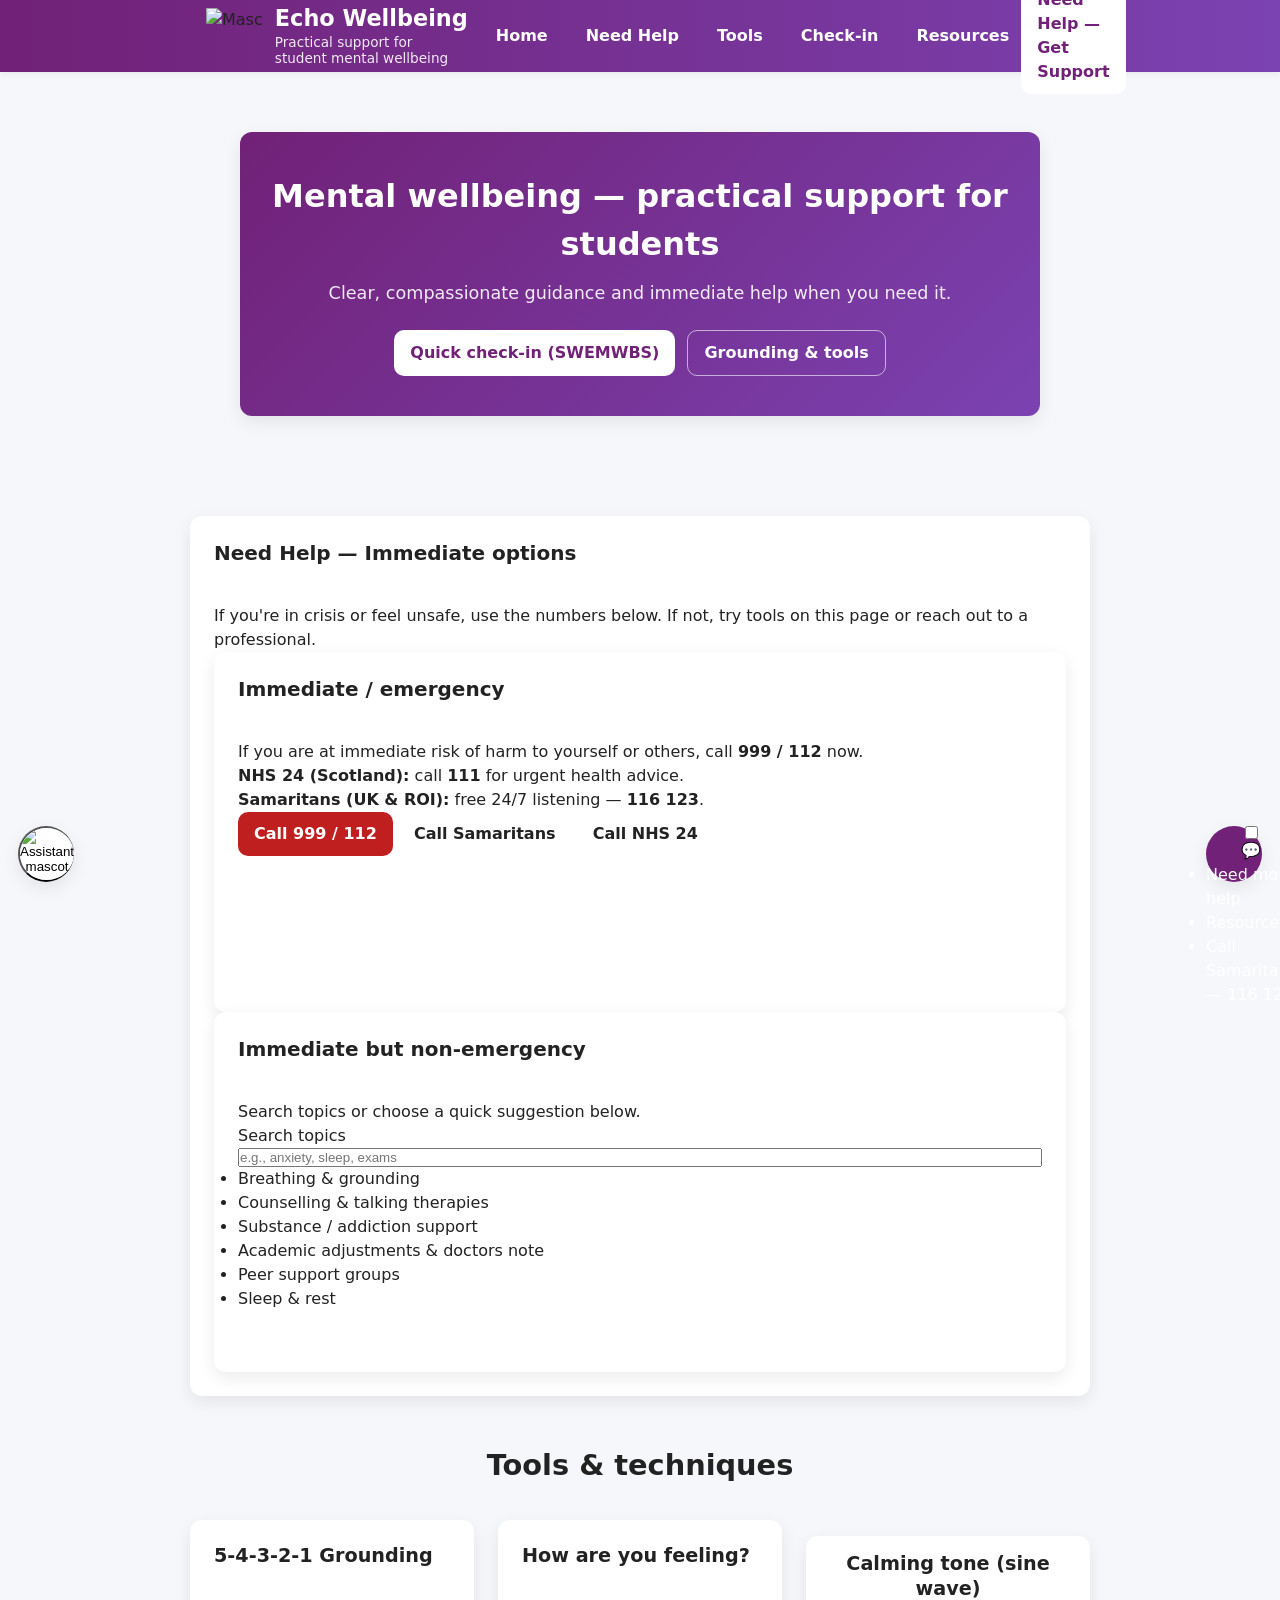
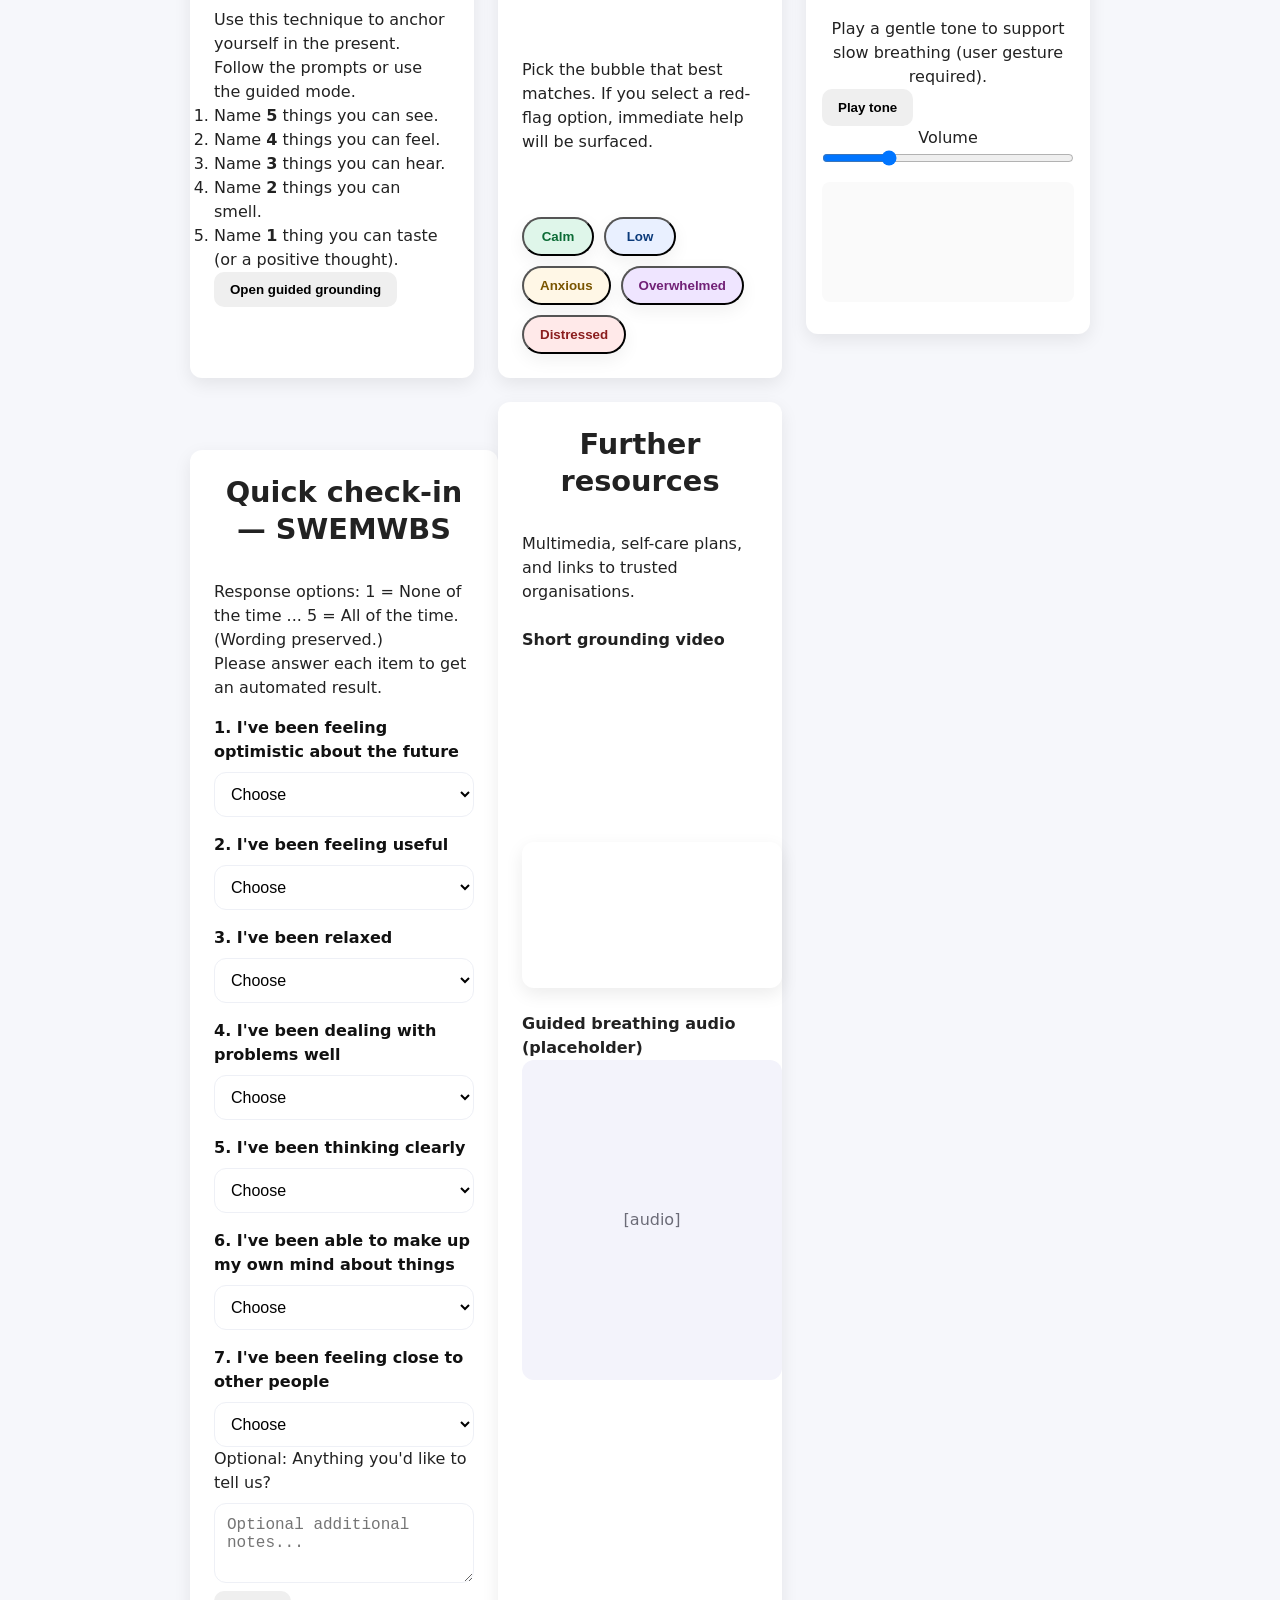
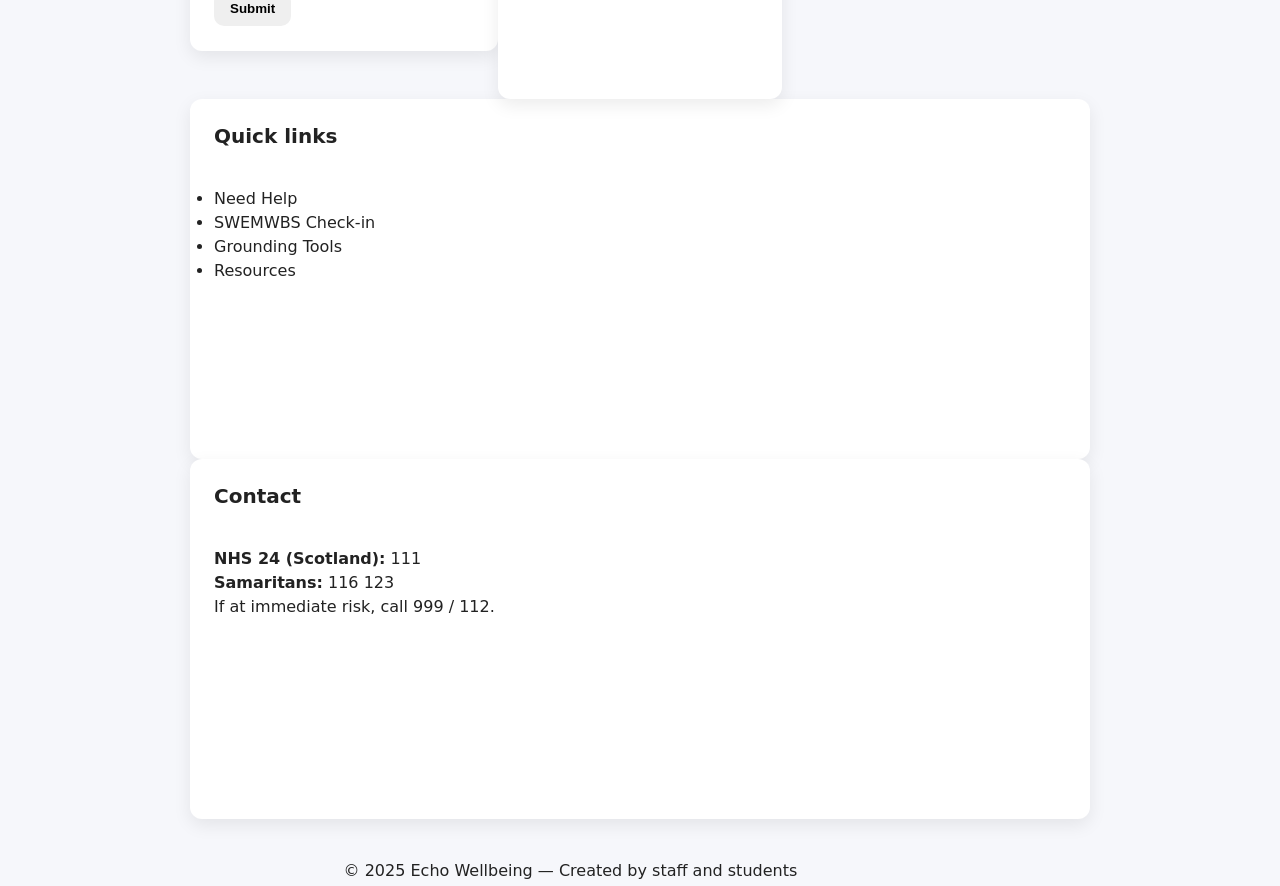
==== index.html @ 377cf8a9 "Update index.html" ====
<!doctype html>
<html lang="en">
<head>
  <meta charset="utf-8" />
  <meta name="viewport" content="width=device-width,initial-scale=1" />
  <title>Echo Wellbeing — Student Support Prototype</title>
  <link rel="stylesheet" href="styles.css" />
</head>
<body>
  <header class="site-header">
    <div class="container header-inner">
      <div class="brand">
        <img src="assets/mascot.png" alt="Mascot" class="mascot-small" />
        <div class="brand-text">
          <div class="title">Echo Wellbeing</div>
          <div class="subtitle">Practical support for student mental wellbeing</div>
        </div>
      </div>

      <button id="navToggle" class="hamburger" aria-label="Open navigation" aria-expanded="false">
        <span></span><span></span><span></span>
      </button>

      <nav class="main-nav" id="mainNav" aria-label="Main navigation">
        <ul>
          <li><a href="#home">Home</a></li>
          <li><a href="#need-help">Need Help</a></li>
          <li><a href="#tools">Tools</a></li>
          <li><a href="#swemwbs">Check-in</a></li>
          <li><a href="#resources">Resources</a></li>
        </ul>
      </nav>

      <div class="header-cta">
        <a href="#need-help" class="btn btn-cta">Need Help — Get Support</a>
      </div>
    </div>
  </header>

  <main>
    <!-- Hero -->
    <section id="home" class="hero">
      <div class="container hero-inner">
        <h1>Mental wellbeing — practical support for students</h1>
        <p class="lead">Clear, compassionate guidance and immediate help when you need it.</p>
        <div class="hero-actions">
          <a href="#swemwbs" class="btn">Quick check-in (SWEMWBS)</a>
          <a href="#tools" class="btn btn-outline">Grounding & tools</a>
        </div>
      </div>
    </section>

    <!-- Layout grid -->
    <section class="container layout-grid">
      <!-- Main column -->
      <div class="col main-col">

        <!-- Need Help -->
        <section id="need-help" class="card" aria-labelledby="needTitle">
          <h2 id="needTitle">Need Help — Immediate options</h2>
          <p class="muted">If you're in crisis or feel unsafe, use the numbers below. If not, try tools on this page or reach out to a professional.</p>

          <div class="urgent-row">
            <div class="card urgent">
              <h3>Immediate / emergency</h3>
              <p>If you are at immediate risk of harm to yourself or others, call <strong>999 / 112</strong> now.</p>
              <p><strong>NHS 24 (Scotland):</strong> call <strong>111</strong> for urgent health advice.</p>
              <p><strong>Samaritans (UK & ROI):</strong> free 24/7 listening — <strong>116 123</strong>.</p>

              <div class="cta-row">
                <a href="tel:999" class="btn btn-danger">Call 999 / 112</a>
                <a href="tel:116123" class="btn">Call Samaritans</a>
                <a href="tel:111" class="btn">Call NHS 24</a>
              </div>
            </div>

            <div class="card">
              <h3>Immediate but non-emergency</h3>
              <p class="muted">Search topics or choose a quick suggestion below.</p>
              <label for="helpSearch" class="search-label">Search topics</label>
              <input id="helpSearch" class="help-search" placeholder="e.g., anxiety, sleep, exams">
              <ul id="helpTopics" class="help-list" aria-live="polite">
                <li>Breathing & grounding</li>
                <li>Counselling & talking therapies</li>
                <li>Substance / addiction support</li>
                <li>Academic adjustments & doctors note</li>
                <li>Peer support groups</li>
                <li>Sleep & rest</li>
              </ul>
            </div>
          </div>
        </section>

        <!-- Tools & Techniques -->
       <section id="tools" class="tools-section">
        <h2 id="toolsTitle">Tools & techniques</h2>
        <div class="card-grid" aria-labelledby="toolsTitle">
            <!-- 5-4-3-2-1 Grounding Card -->
            <div class="card card-equal">
            <h3>5-4-3-2-1 Grounding</h3>
            <p>Use this technique to anchor yourself in the present. Follow the prompts or use the guided mode.</p>
            <ol class="compact-ol">
                <li>Name <strong>5</strong> things you can see.</li>
                <li>Name <strong>4</strong> things you can feel.</li>
                <li>Name <strong>3</strong> things you can hear.</li>
                <li>Name <strong>2</strong> things you can smell.</li>
                <li>Name <strong>1</strong> thing you can taste (or a positive thought).</li>
            </ol>
            <div class="tool-actions">
                <button id="openGuided" class="btn">Open guided grounding</button>
                <button id="quickPrompt" class="btn btn-outline">Quick prompt</button>
            </div>
            </div>

            <!-- How are you feeling Card -->
            <div class="card card-equal">
            <h3>How are you feeling?</h3>
            <p>Pick the bubble that best matches. If you select a red-flag option, immediate help will be surfaced.</p>
            <div class="bubbles" role="list" aria-label="Feeling options">
                <button class="bubble bubble--green" data-level="ok">Calm</button>
                <button class="bubble bubble--blue" data-level="low">Low</button>
                <button class="bubble bubble--amber" data-level="anxious">Anxious</button>
                <button class="bubble bubble--purple" data-level="confused">Overwhelmed</button>
                <button class="bubble bubble--red" data-level="distress">Distressed</button>
            </div>
            </div>



          

<section>
  <div class="card card-equal tone-card">
    <h3>Calming tone (sine wave)</h3>
    <p>Play a gentle tone to support slow breathing (user gesture required).</p>
    <div class="tool-actions">
      <button id="playTone" class="btn">Play tone</button>
      <button id="stopTone" class="btn btn-outline">Stop</button>
    </div>
    <label for="toneVolume" class="muted">Volume</label>
    <input id="toneVolume" type="range" min="0" max="1" step="0.01" value="0.25">

    <!-- Canvas for sine wave graphic -->
    <canvas id="sineCanvas" width="400" height="120"></canvas>
  </div>
</section>

<style>
  .tone-card {
    text-align: center;
    padding: 1em;
  }
  canvas {
    width: 100%;
    max-width: 400px;
    height: 120px;
    display: block;
    margin: 1em auto;
    background: #fafafa;
    border-radius: 8px;
  }
</style>

<script>
  const playBtn = document.getElementById('playTone');
  const stopBtn = document.getElementById('stopTone');
  const volumeControl = document.getElementById('toneVolume');
  const canvas = document.getElementById('sineCanvas');
  const ctx = canvas.getContext('2d');

  let audioCtx;
  let oscillator;
  let gainNode;
  let animationFrame;
  let startTime;
  let running = false;

  // Draw and animate sine wave
  function drawSine(time) {
    ctx.clearRect(0, 0, canvas.width, canvas.height);

    const amplitude = 30;
    const frequency = 0.01; // controls how many waves fit in canvas
    const speed = 0.002; // animation speed
    const centerY = canvas.height / 2;

    // Draw the sine wave line
    ctx.beginPath();
    ctx.moveTo(0, centerY);
    for (let x = 0; x < canvas.width; x++) {
      const y = centerY + amplitude * Math.sin((x * frequency) + (time * speed));
      ctx.lineTo(x, y);
    }
    ctx.strokeStyle = '#888';
    ctx.lineWidth = 2;
    ctx.stroke();

    // Circle following the wave
    const circleX = (time / 5) % canvas.width; // loops smoothly
    const circleY = centerY + amplitude * Math.sin((circleX * frequency) + (time * speed));

    ctx.beginPath();
    ctx.arc(circleX, circleY, 8, 0, Math.PI * 2);
    ctx.fillStyle = '#a259ff'; // purple
    ctx.fill();

    // Continue animation
    if (running) {
      animationFrame = requestAnimationFrame(drawSine);
    }
  }

  function startTone() {
    if (running) return;
    audioCtx = new (window.AudioContext || window.webkitAudioContext)();
    oscillator = audioCtx.createOscillator();
    gainNode = audioCtx.createGain();

    oscillator.type = 'sine';
    oscillator.frequency.value = 440; // A4
    gainNode.gain.value = volumeControl.value;

    oscillator.connect(gainNode).connect(audioCtx.destination);
    oscillator.start();

    running = true;
    startTime = performance.now();
    drawSine(startTime);
  }

  function stopTone() {
    if (!running) return;
    oscillator.stop();
    oscillator.disconnect();
    gainNode.disconnect();
    cancelAnimationFrame(animationFrame);
    running = false;
    ctx.clearRect(0, 0, canvas.width, canvas.height);
  }

  playBtn.addEventListener('click', startTone);
  stopBtn.addEventListener('click', stopTone);

  volumeControl.addEventListener('input', () => {
    if (gainNode) {
      gainNode.gain.value = volumeControl.value;
    }
  });
</script>


        <!-- SWEMWBS -->
        <section id="swemwbs" class="card" aria-labelledby="swTitle">
          <h2 id="swTitle">Quick check-in — SWEMWBS</h2>
          <p class="muted">Response options: 1 = None of the time ... 5 = All of the time. (Wording preserved.)</p>

          <form id="swemForm" class="swem-form" aria-describedby="swNote">
            <div id="swNote" class="sr-only">Please answer each item to get an automated result.</div>
            <div class="qgrid">
              <label class="q">
                1. I've been feeling optimistic about the future
                <select name="q1" required><option value="">Choose</option><option value="1">1</option><option value="2">2</option><option value="3">3</option><option value="4">4</option><option value="5">5</option></select>
              </label>
              <label class="q">
                2. I've been feeling useful
                <select name="q2" required><option value="">Choose</option><option value="1">1</option><option value="2">2</option><option value="3">3</option><option value="4">4</option><option value="5">5</option></select>
              </label>
              <label class="q">
                3. I've been relaxed
                <select name="q3" required><option value="">Choose</option><option value="1">1</option><option value="2">2</option><option value="3">3</option><option value="4">4</option><option value="5">5</option></select>
              </label>
              <label class="q">
                4. I've been dealing with problems well
                <select name="q4" required><option value="">Choose</option><option value="1">1</option><option value="2">2</option><option value="3">3</option><option value="4">4</option><option value="5">5</option></select>
              </label>
              <label class="q">
                5. I've been thinking clearly
                <select name="q5" required><option value="">Choose</option><option value="1">1</option><option value="2">2</option><option value="3">3</option><option value="4">4</option><option value="5">5</option></select>
              </label>
              <label class="q">
                6. I've been able to make up my own mind about things
                <select name="q6" required><option value="">Choose</option><option value="1">1</option><option value="2">2</option><option value="3">3</option><option value="4">4</option><option value="5">5</option></select>
              </label>
              <label class="q">
                7. I've been feeling close to other people
                <select name="q7" required><option value="">Choose</option><option value="1">1</option><option value="2">2</option><option value="3">3</option><option value="4">4</option><option value="5">5</option></select>
              </label>
            </div>

            <label class="optional">
              Optional: Anything you'd like to tell us?
              <textarea name="comment" rows="3" placeholder="Optional additional notes..."></textarea>
            </label>

            <div class="form-actions">
              <button type="submit" class="btn">Submit</button>
              <button type="button" id="swReset" class="btn btn-outline">Reset</button>
            </div>

            <div id="swResult" class="sw-result" aria-live="polite" hidden></div>
          </form>
        </section>

        <!-- Resources -->
        <section id="resources" class="card" aria-labelledby="resTitle">
          <h2 id="resTitle">Further resources</h2>
          <p class="muted">Multimedia, self-care plans, and links to trusted organisations.</p>
          <div class="media-grid">
            <div class="media-card card-equal">
              <h4>Short grounding video</h4>
               <div class="media-wrapper">
                 <iframe
                  src="https://www.youtube.com/embed/q_L_DiqoRn4?si=IZrFqlUZCeyvumL9"
                  title="Grounding technique video"
                  frameborder="0"
                  allow="accelerometer; autoplay; clipboard-write; encrypted-media; gyroscope; picture-in-picture"
                  allowfullscreen>
                </iframe>
               </div>
              </div>

            <div class="media-card card-equal">
              <h4>Guided breathing audio (placeholder)</h4>
              <div class="media-placeholder">[audio]</div>
            </div>
          </div>
        </section>
      </div>

      <!-- Sidebar -->
      <aside class="col side-col">
        <div class="card sticky-card">
          <h3>Quick links</h3>
          <ul class="quick-links">
            <li><a href="#need-help">Need Help</a></li>
            <li><a href="#swemwbs">SWEMWBS Check-in</a></li>
            <li><a href="#tools">Grounding Tools</a></li>
            <li><a href="#resources">Resources</a></li>
          </ul>
        </div>

        <div class="card">
          <h3>Contact</h3>
          <p><strong>NHS 24 (Scotland):</strong> 111</p>
          <p><strong>Samaritans:</strong> 116 123</p>
          <p class="muted">If at immediate risk, call 999 / 112.</p>
        </div>
      </aside>
    </section>
  </main>

  <!-- Floating help FAB -->
  <div class="help-fab">
    <input type="checkbox" id="helpToggle" class="help-fab__checkbox" />
    <label for="helpToggle" class="help-fab__button" aria-label="Open help menu">💬</label>
    <div class="help-fab__menu" role="menu" aria-hidden="true">
      <ul>
        <li><a href="#need-help" class="help-link">Need more help</a></li>
        <li><a href="#resources" class="help-link">Resources</a></li>
        <li><a href="tel:116123" class="help-link">Call Samaritans — 116 123</a></li>
      </ul>
    </div>
  </div>

  <!-- Floating mascot -->
  <button id="mascotAssist" class="mascot-fab" aria-label="Assistant">
    <img src="assets/mascot.png" alt="Assistant mascot" />
  </button>

  <!-- Red flag modal -->
  <div id="redModal" class="modal" aria-hidden="true" role="dialog" aria-labelledby="redTitle">
    <div class="modal-inner">
      <h3 id="redTitle">Immediate Support Recommended</h3>
      <p>Based on your responses, it could help to reach out for support. If you are at immediate risk, call <strong>999 / 112</strong> now.</p>
      <ul>
        <li><strong>Samaritans:</strong> 116 123</li>
        <li><strong>NHS 24 (Scotland):</strong> 111</li>
      </ul>
      <div class="modal-actions">
        <a href="tel:999" class="btn btn-danger">Call Emergency</a>
        <a href="tel:116123" class="btn">Call Samaritans</a>
        <button id="closeRed" class="btn btn-outline">Close</button>
      </div>
    </div>
  </div>

  <footer class="site-footer">
    <div class="container">
      <p>&copy; 2025 Echo Wellbeing — Created by staff and students</p>
    </div>
  </footer>

  <script src="script.js"></script>
</body>
</html>
---- styles.css ----
/* ===========================
   Variables
=========================== */
:root {
  --primary: #712177;
  --primary-dark: #7b42b1;
  --bg: #f6f7fb;
  --card-bg: #fff;
  --muted: #6b6b77;
  --gap: 12%;
  --radius: 12px;
  --shadow: 0 6px 18px rgba(0,0,0,0.08);
  --container: 900px;
  --fab-size: 56px;
  --header-height: 72px;
}

/* ===========================
   Reset & Base
=========================== */
* { box-sizing: border-box; margin: 0; padding: 0; }
html, body { height: 100%; font-family: system-ui, -apple-system, "Segoe UI", Roboto, Arial, sans-serif; }
body { background: var(--bg); color: #222; font-size: 16px; line-height: 1.5; -webkit-font-smoothing: antialiased; -moz-osx-font-smoothing: grayscale; }
a { text-decoration: none; color: inherit; }

/* ===========================
   Container
=========================== */
.container { max-width: var(--container); margin: 0 auto; padding: 0 var(--gap); }

/* ===========================
   Header
=========================== */
.site-header {
  background: linear-gradient(90deg, var(--primary), var(--primary-dark));
  position: sticky;
  top: 0;
  z-index: 1000;
  box-shadow: 0 2px 6px rgba(0,0,0,0.06);
  height: var(--header-height);
}
.header-inner {
  display: flex;
  align-items: center;
  justify-content: space-between;
  padding: 0 16px;
  height: 100%;
}
.brand { display: flex; align-items: center; gap: 12px; white-space: nowrap;}
.brand-text { display: flex; flex-direction: column; justify-content: center; line-height: 1.2;}
.brand-text .title { font-weight: 800; color: #fff; font-size: 1.4rem; margin-bottom: 2px;}
.brand-text .subtitle { font-size: 0.85rem; color: rgba(255,255,255,0.9); white-space: normal;}

/* Hamburger */
.hamburger {
  display: none;
  flex-direction: column;
  justify-content: space-between;
  width: 22px;
  height: 16px;
  background: transparent;
  border: 0;
  cursor: pointer;
}
.hamburger span { height: 2px; background: #fff; border-radius: 1px; display: block; }

/* Navigation */
.main-nav { margin-left: 16px; }
.main-nav ul {
  list-style: none;
  display: flex;
  gap: 14px;
  align-items: center;
  margin: 0;
  padding: 0;
}
.main-nav a {
  display: flex;
  align-items: center;
  justify-content: center;
  padding: 8px 12px;
  font-weight: 700;
  color: #fff;
  border-radius: 8px;
  white-space: nowrap;
}
.main-nav a:hover, .main-nav a:focus { background: rgba(255,255,255,0.08); }

.mascot-small {
  height: calc(var(--header-height) - 16px);
  width: auto;
  object-fit: contain;
  display: block;
}

/* Header CTA */
.header-cta { margin-left: auto; }
.btn { padding: 10px 16px; border-radius: 10px; font-weight: 700; cursor: pointer; border: 0; display: inline-flex; align-items: center; gap: 8px; }
.btn-cta { background: #fff; color: var(--primary); }
.btn-outline { background: transparent; color: #fff; border: 1px solid rgba(255,255,255,0.6); }
.btn-danger { background: #bf1f1f; color: #fff; }

/* ===========================
   Hero Section — Pop Card
=========================== */
.hero {
  padding: 60px 0;
  text-align: center;
}
.hero-inner {
  max-width: 800px;
  margin: 0 auto;
  padding: 40px 24px;
  border-radius: var(--radius);
  background: linear-gradient(135deg, var(--primary), var(--primary-dark));
  color: #fff;
  box-shadow: var(--shadow);
}
.hero h1 {
  font-size: 2rem;
  font-weight: 800;
  margin-bottom: 12px;
}
.hero .lead {
  font-size: 1.1rem;
  color: rgba(255,255,255,0.9);
  margin-bottom: 24px;
}
.hero-actions { display: flex; justify-content: center; gap: 12px; flex-wrap: wrap; }
.hero-actions a.btn { background: #fff; color: var(--primary); font-weight: 700; }
.hero-actions a.btn-outline { background: transparent; color: #fff; border: 1px solid rgba(255,255,255,0.6); }

/* ===========================
   Layout Grid
=========================== */
.layout-grid { display: grid; grid-template-columns: 1fr; gap: 48px; padding: 40px 0; }

/* ===========================
   Card Styles
=========================== */
.card {
  background: var(--card-bg);
  border-radius: var(--radius);
  box-shadow: var(--shadow);
  padding: 24px;
  display: flex;
  flex-direction: column;
  justify-content: flex-start;
  min-height: 360px;
}
.card h2, .card h3 {
  margin-bottom: 16px;
  font-size: 1.25rem;
  line-height: 1.3;
  min-height: 3rem;
}

/* ===========================
   Tools Section
=========================== */
.tools-section { margin-top: 48px; }
.tools-section h2 {
  font-size: 1.8rem;
  font-weight: 800;
  text-align: center;
  margin-bottom: 32px;
}
.card-grid {
  display: grid;
  grid-template-columns: repeat(auto-fit, minmax(260px, 1fr));
  gap: 24px;
  align-items: stretch;
}
.card-equal { display: flex; flex-direction: column; justify-content: space-between; min-height: 360px; }
.card-equal h3 { margin-bottom: 16px; font-size: 1.2rem; min-height: 3rem; }
.tool-actions { display: flex; gap: 10px; flex-wrap: wrap; margin-top: auto; }

/* Small gap above Calming Tone */
.tone-card { margin-top: 16px; }

/* ===========================
   Feeling Bubbles
=========================== */
.bubbles { display: flex; gap: 10px; flex-wrap: wrap; margin-top: 12px; }
.bubble { padding: 10px 16px; border-radius: 999px; font-weight: 700; cursor: pointer; min-width: 72px; text-align: center; box-shadow: 0 6px 18px rgba(0,0,0,0.06); }
.bubble--green { background: #dff6ea; color: #0b6b35; }
.bubble--blue { background: #e9f0ff; color: #0b3a7a; }
.bubble--amber { background: #fff7e6; color: #7a5500; }
.bubble--purple { background: #efe5ff; color: var(--primary); }
.bubble--red { background: #ffe9e9; color: #8b1f1f; }

/* ===========================
   SWEMWBS Section
=========================== */
#swemwbs {
  max-width: 700px;
  margin: 48px auto;
  padding: 24px;
  border-radius: var(--radius);
  background: var(--card-bg);
  box-shadow: var(--shadow);
}
.swem-form .qgrid {
  display: grid;
  grid-template-columns: repeat(auto-fit, minmax(260px, 1fr));
  gap: 16px;
  margin-top: 16px;
}
.q { display: flex; flex-direction: column; gap: 8px; font-weight: 700; color: #111; }
.q select, .optional textarea { padding: 12px; border-radius: var(--radius); border: 1px solid #eef0f6; background: #fff; font-size: 1rem; }
.optional textarea { width: 100%; margin-top: 8px; }

/* ===========================
   Media Grid
=========================== */
.media-grid {
  display: grid;
  grid-template-columns: repeat(auto-fit, minmax(260px, 1fr));
  gap: 24px;
  margin-top: 24px;
}
.media-placeholder {
  height: 320px;
  background: #f3f3fb;
  border-radius: var(--radius);
  display: grid;
  place-items: center;
  color: var(--muted);
}

.media-wrapper {
  position: relative;
  padding-bottom: 56.25%; /* 16:9 aspect ratio */
  height: 0;
  overflow: hidden;
  border-radius: var(--radius);
  box-shadow: var(--shadow);
}

.media-wrapper iframe {
  position: absolute;
  top: 0;
  left: 0;
  width: 100%;
  height: 100%;
  border: 0;
}

/* ===========================
   Floating FABs
=========================== */
.help-fab, .mascot-fab { position: fixed; z-index: 1200; width: var(--fab-size); height: var(--fab-size); border-radius: 50%; cursor: pointer; box-shadow: var(--shadow); display: grid; place-items: center; }
.help-fab { right: 18px; bottom: 18px; background: var(--primary); color: #fff; }
.mascot-fab { left: 18px; bottom: 18px; background: transparent; padding: 0; }
.mascot-fab img { width: 100%; height: 100%; object-fit: contain; border-radius: 50%; background: #fff; }

/* ===========================
   Modal
=========================== */
.modal {
  position: fixed;
  inset: 0;
  display: grid;
  place-items: center;
  background: rgba(0,0,0,0.45);
  padding: 18px;
  z-index: 1300;
}
.modal-inner {
  background: #fff;
  padding: 24px;
  border-radius: var(--radius);
  max-width: 520px;
  width: 100%;
  box-shadow: var(--shadow);
}
.modal[aria-hidden="true"] { display: none; }

/* ===========================
   Responsive
=========================== */
@media (max-width:1024px) {
  .card-grid { grid-template-columns: repeat(auto-fit, minmax(220px, 1fr)); }
  .swem-form .qgrid { grid-template-columns: 1fr; }
  .media-grid { grid-template-columns: 1fr; }
}
@media (max-width:720px) {
  .main-nav { display: none; }
  .hamburger { display: flex; }
  .hero-inner { padding: 32px 16px; }
}
@media (max-width:420px) {
  body { font-size: 15px; }
  .hero-inner { padding: 24px 12px; }
  .help-fab, .mascot-fab { width: 48px; height: 48px; }
}
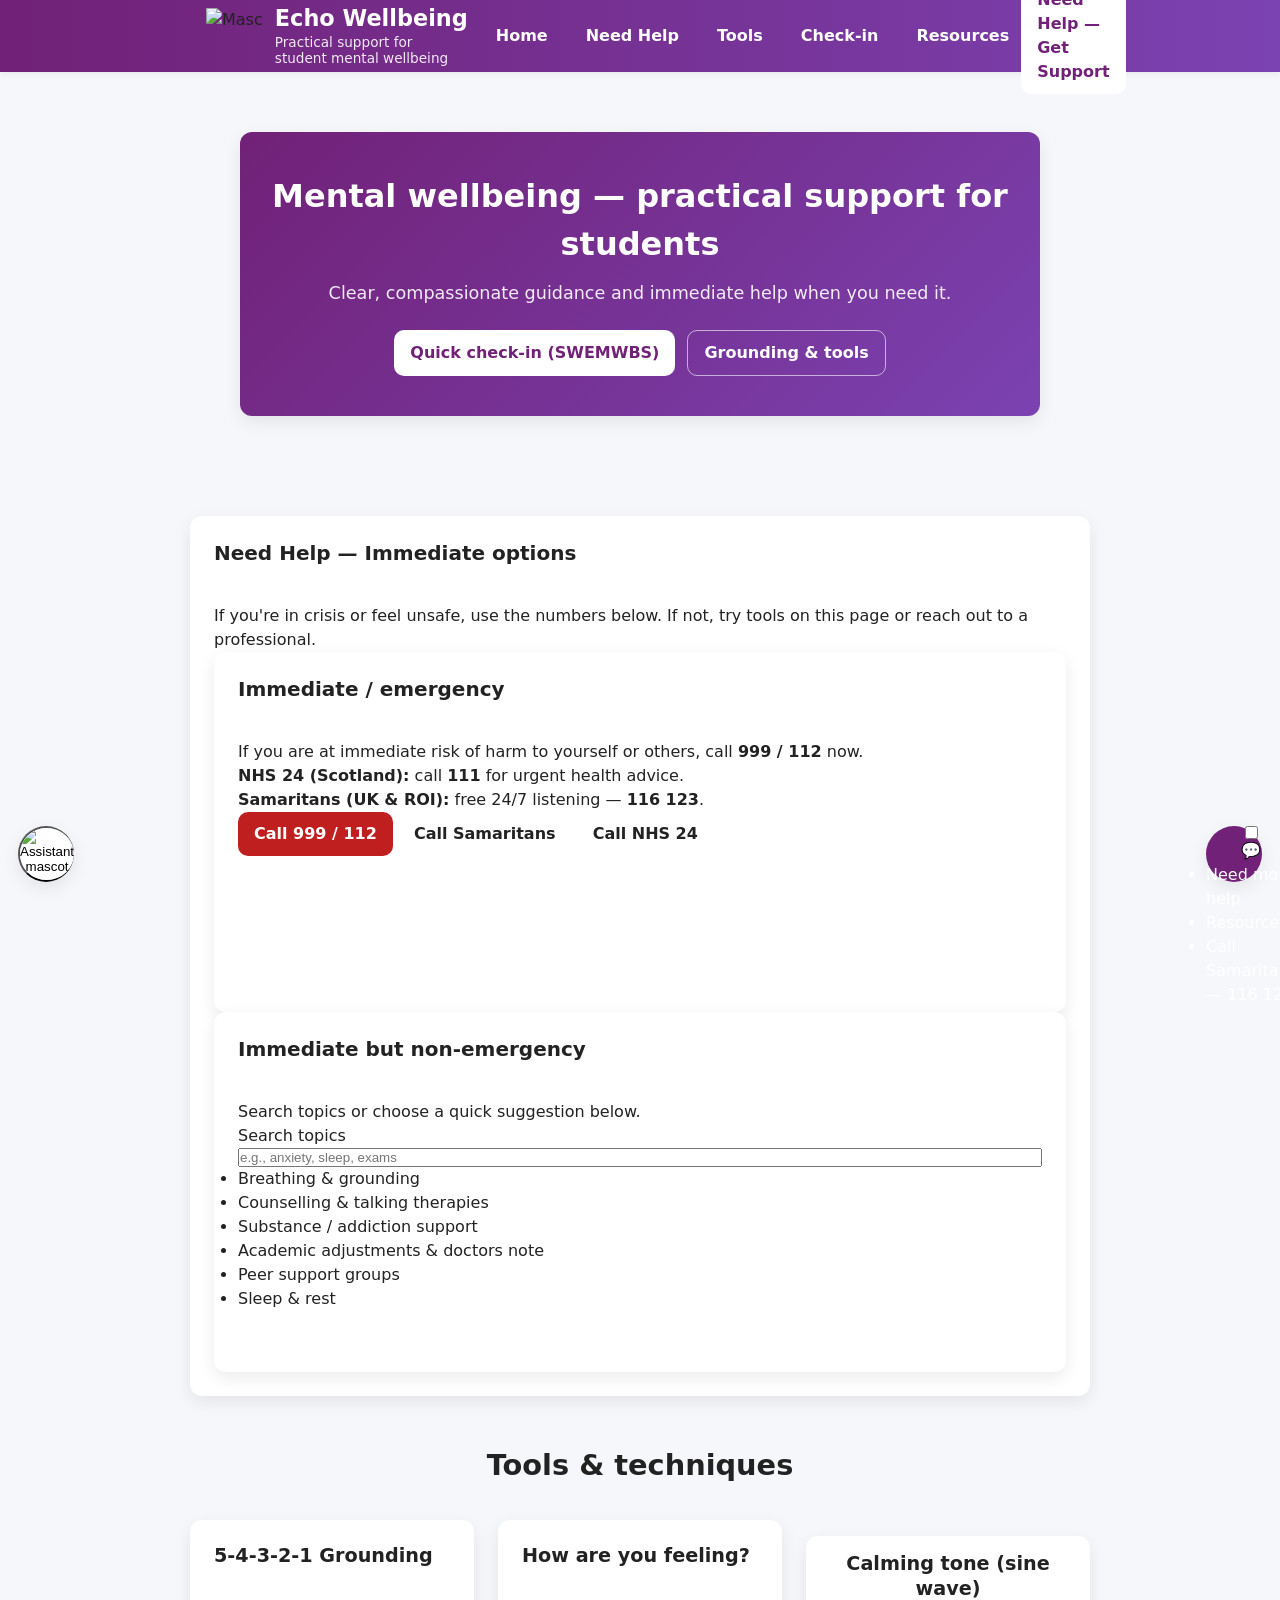
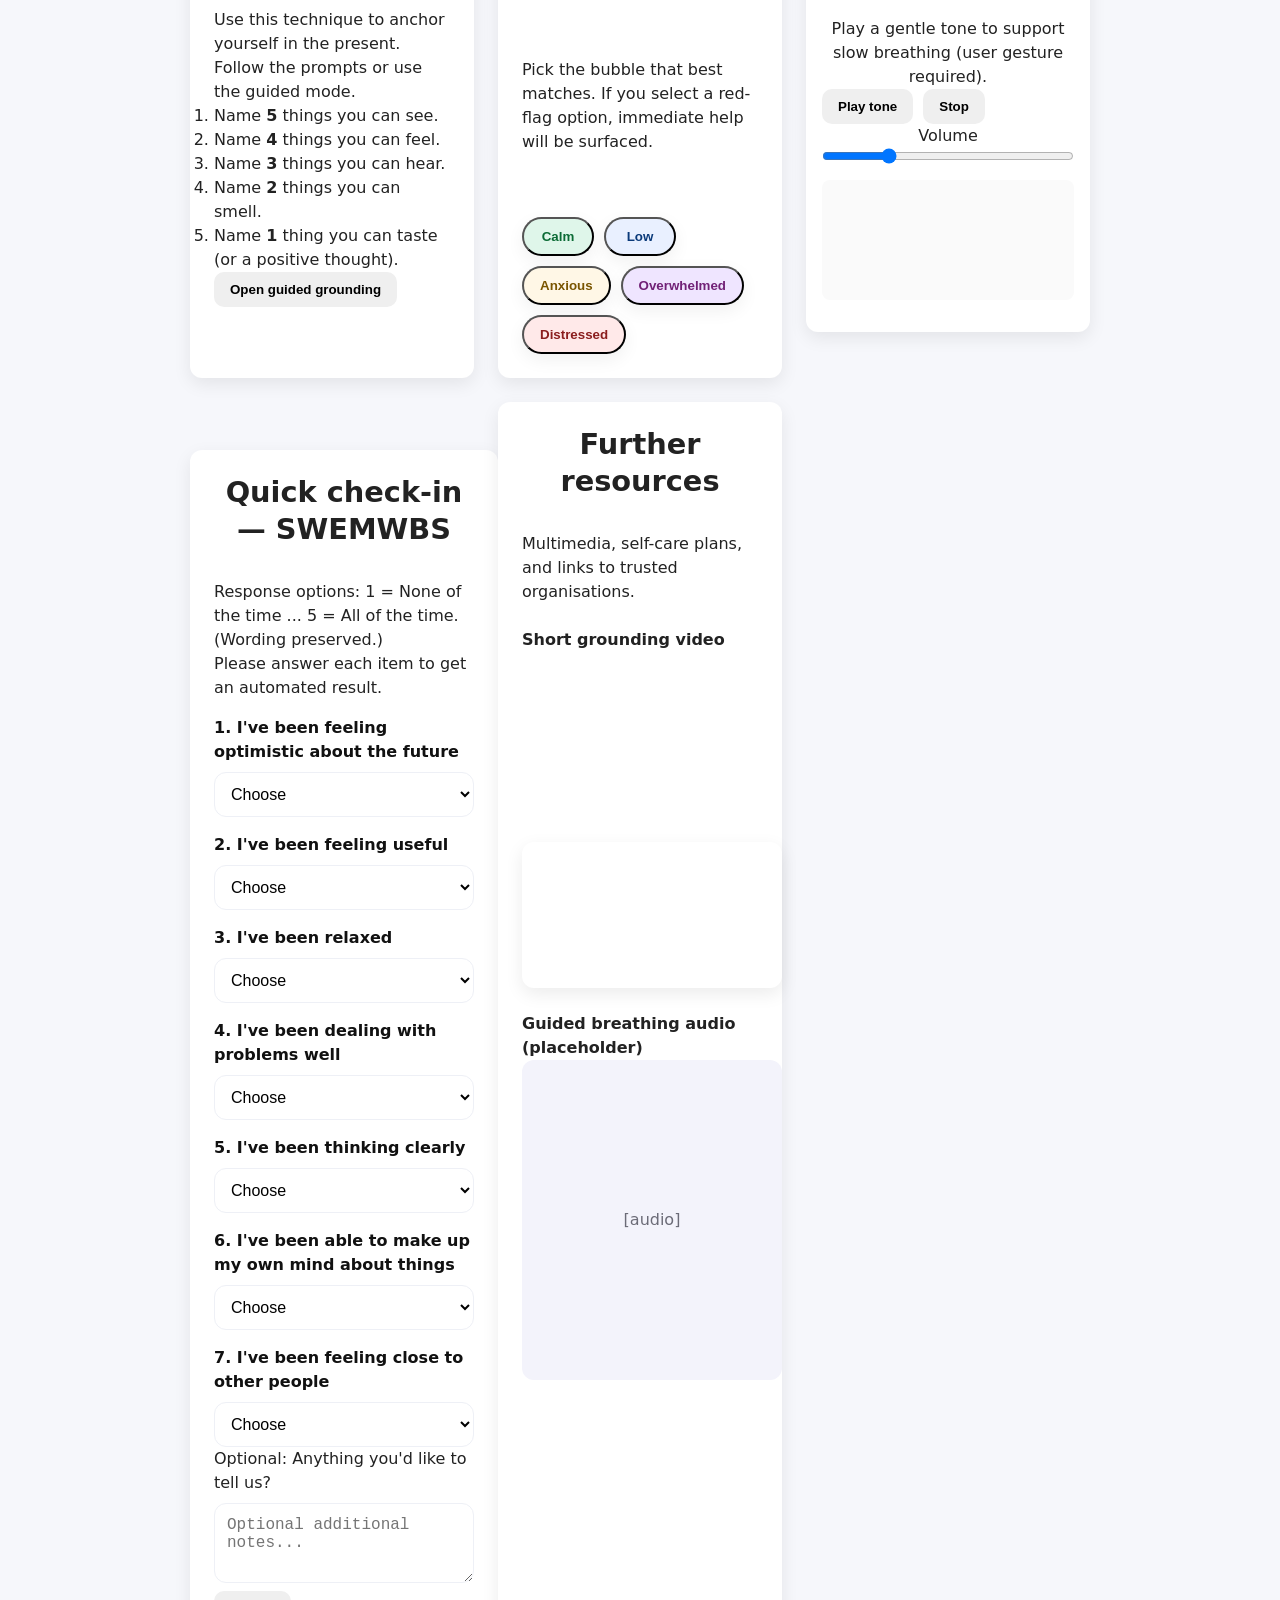
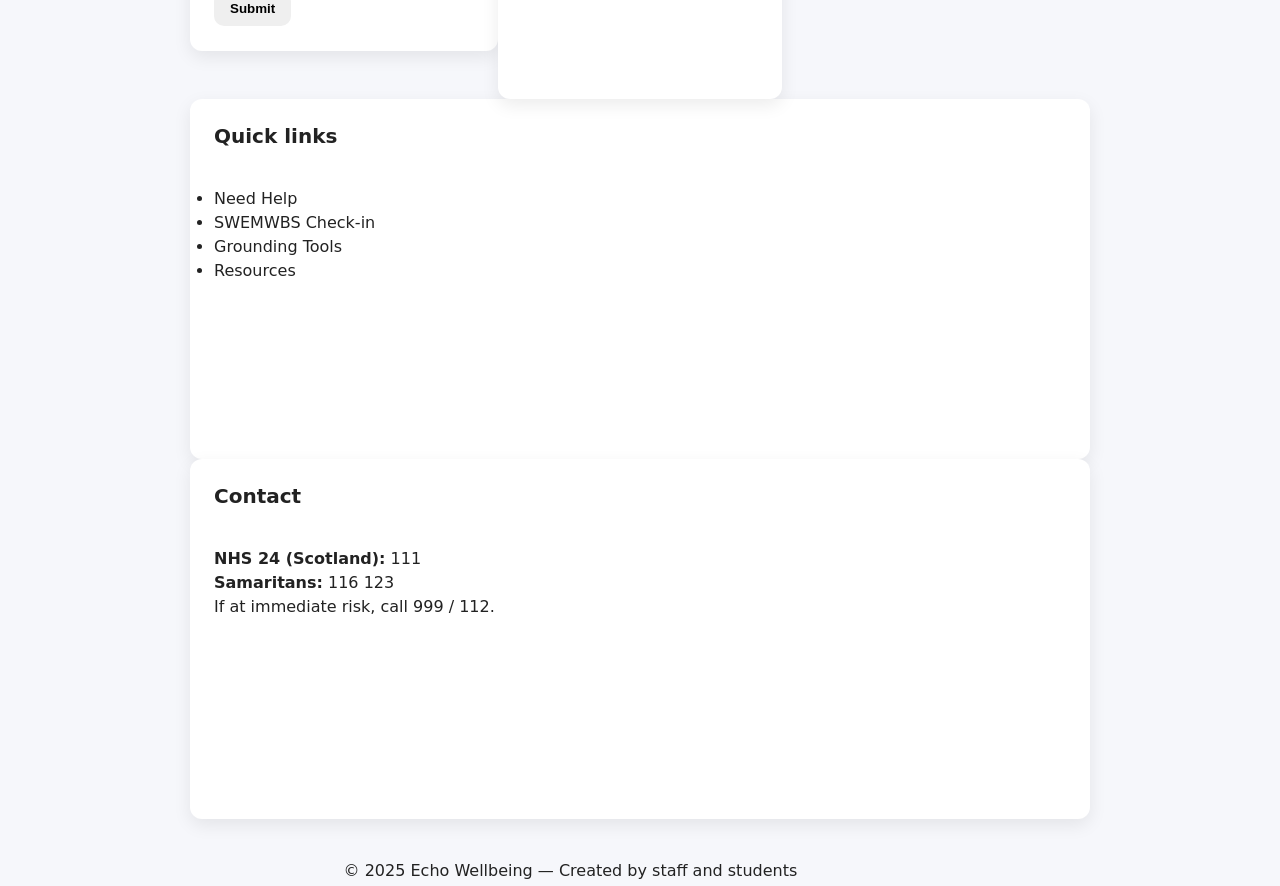
==== commit dd2f5312: "Update index.html" ====
--- a/index.html
+++ b/index.html
@@ -135,7 +135,7 @@
     <p>Play a gentle tone to support slow breathing (user gesture required).</p>
     <div class="tool-actions">
       <button id="playTone" class="btn">Play tone</button>
-      <button id="stopTone" class="btn btn-outline">Stop</button>
+      <button id="stopTone" class="btn">Stop</button>
     </div>
     <label for="toneVolume" class="muted">Volume</label>
     <input id="toneVolume" type="range" min="0" max="1" step="0.01" value="0.25">
@@ -394,3 +394,4 @@
 </body>
 </html>
 
+
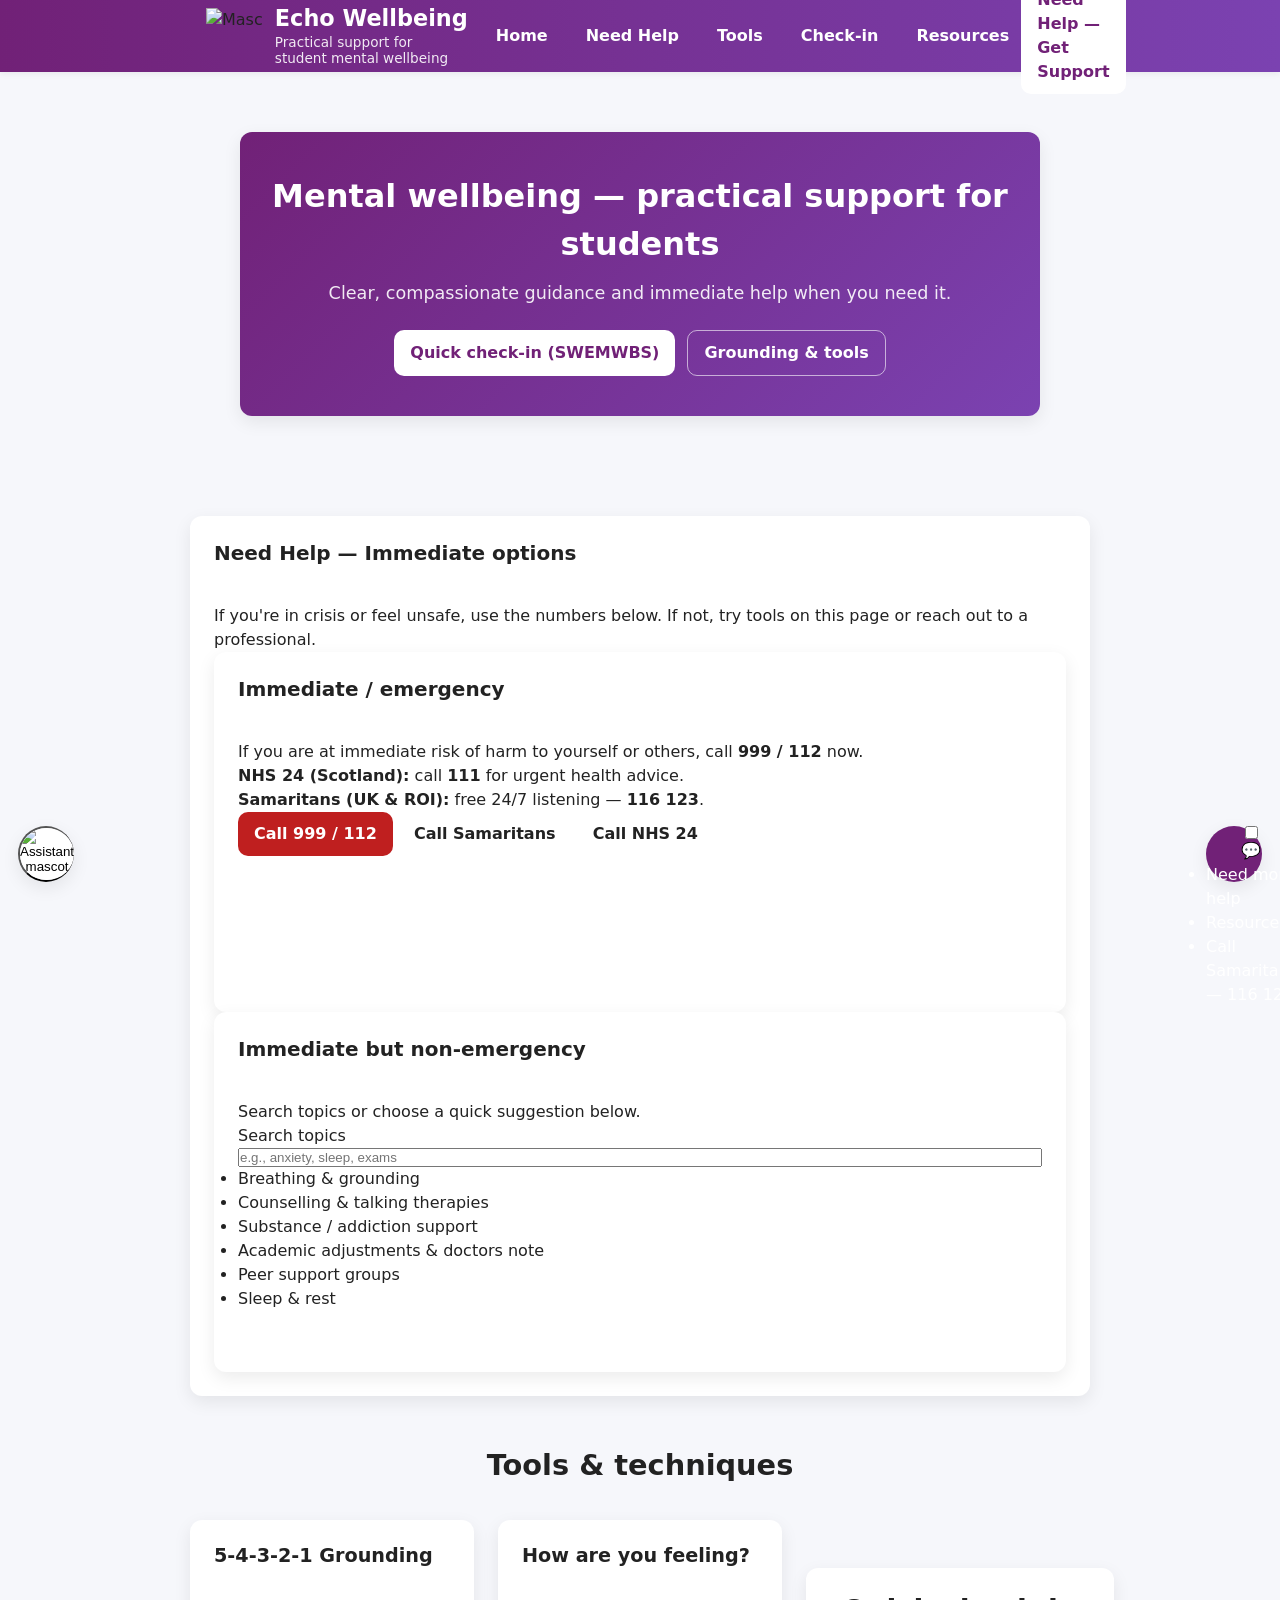
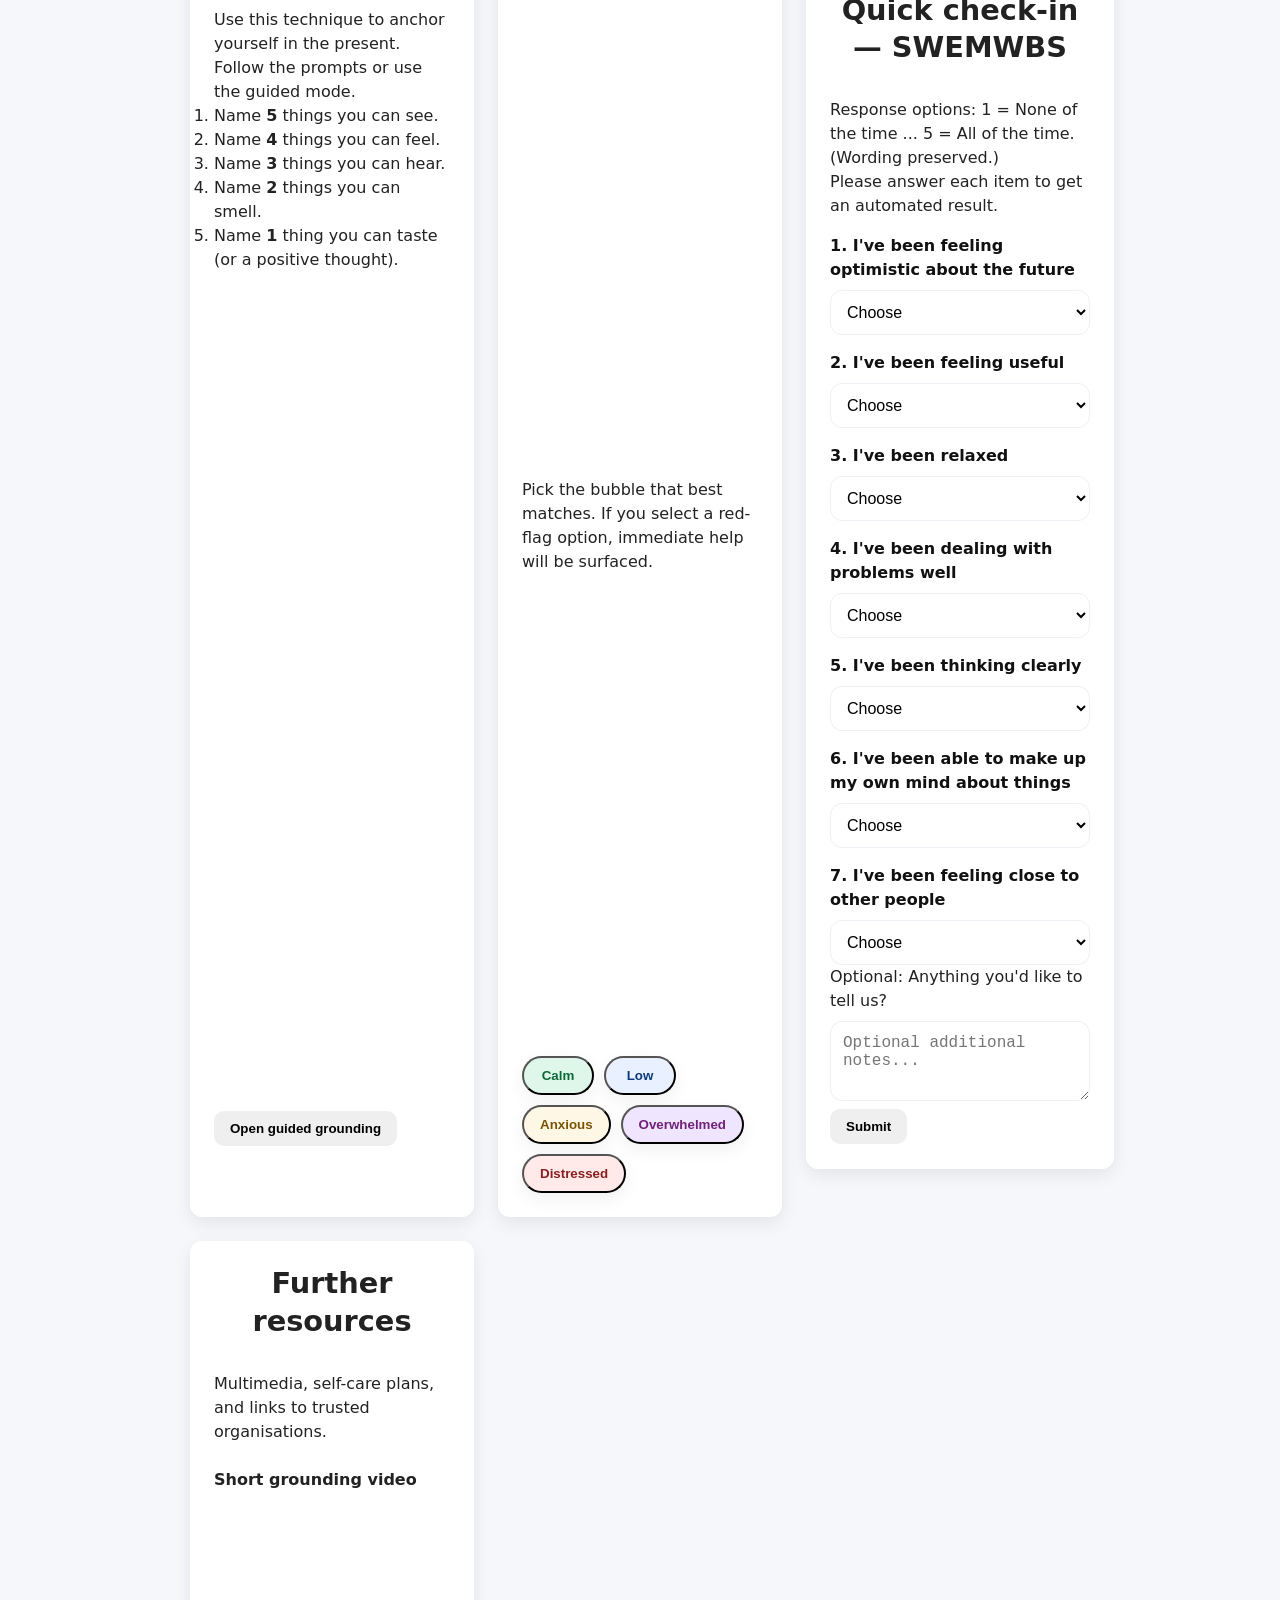
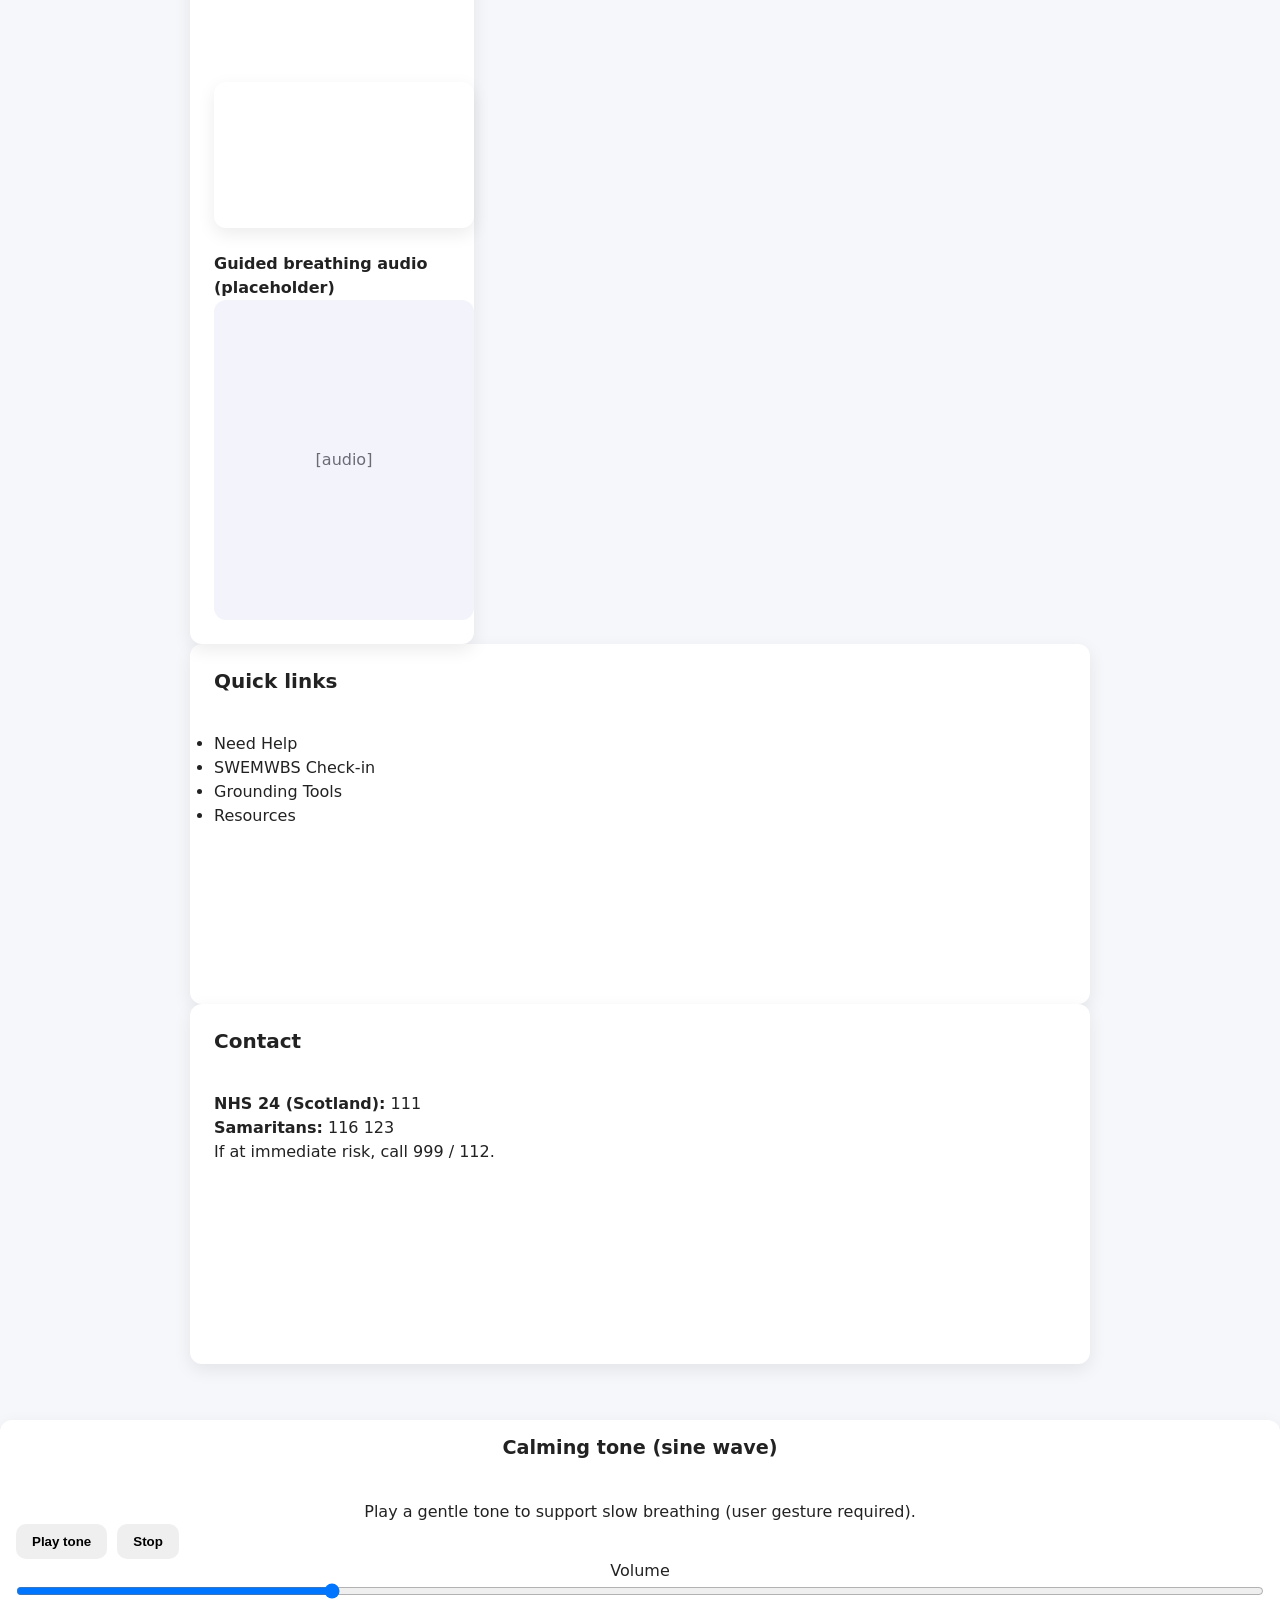
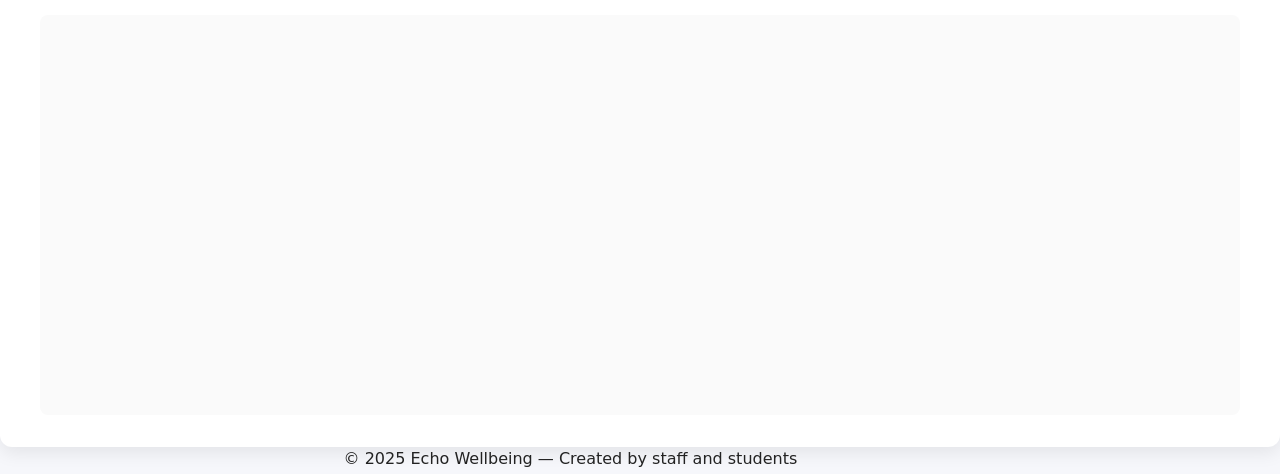
==== commit fa170652: "Update index.html" ====
--- a/index.html
+++ b/index.html
@@ -127,128 +127,6 @@
 
 
 
-          
-
-<section>
-  <div class="card card-equal tone-card">
-    <h3>Calming tone (sine wave)</h3>
-    <p>Play a gentle tone to support slow breathing (user gesture required).</p>
-    <div class="tool-actions">
-      <button id="playTone" class="btn">Play tone</button>
-      <button id="stopTone" class="btn">Stop</button>
-    </div>
-    <label for="toneVolume" class="muted">Volume</label>
-    <input id="toneVolume" type="range" min="0" max="1" step="0.01" value="0.25">
-
-    <!-- Canvas for sine wave graphic -->
-    <canvas id="sineCanvas" width="400" height="120"></canvas>
-  </div>
-</section>
-
-<style>
-  .tone-card {
-    text-align: center;
-    padding: 1em;
-  }
-  canvas {
-    width: 100%;
-    max-width: 400px;
-    height: 120px;
-    display: block;
-    margin: 1em auto;
-    background: #fafafa;
-    border-radius: 8px;
-  }
-</style>
-
-<script>
-  const playBtn = document.getElementById('playTone');
-  const stopBtn = document.getElementById('stopTone');
-  const volumeControl = document.getElementById('toneVolume');
-  const canvas = document.getElementById('sineCanvas');
-  const ctx = canvas.getContext('2d');
-
-  let audioCtx;
-  let oscillator;
-  let gainNode;
-  let animationFrame;
-  let startTime;
-  let running = false;
-
-  // Draw and animate sine wave
-  function drawSine(time) {
-    ctx.clearRect(0, 0, canvas.width, canvas.height);
-
-    const amplitude = 30;
-    const frequency = 0.01; // controls how many waves fit in canvas
-    const speed = 0.002; // animation speed
-    const centerY = canvas.height / 2;
-
-    // Draw the sine wave line
-    ctx.beginPath();
-    ctx.moveTo(0, centerY);
-    for (let x = 0; x < canvas.width; x++) {
-      const y = centerY + amplitude * Math.sin((x * frequency) + (time * speed));
-      ctx.lineTo(x, y);
-    }
-    ctx.strokeStyle = '#888';
-    ctx.lineWidth = 2;
-    ctx.stroke();
-
-    // Circle following the wave
-    const circleX = (time / 5) % canvas.width; // loops smoothly
-    const circleY = centerY + amplitude * Math.sin((circleX * frequency) + (time * speed));
-
-    ctx.beginPath();
-    ctx.arc(circleX, circleY, 8, 0, Math.PI * 2);
-    ctx.fillStyle = '#a259ff'; // purple
-    ctx.fill();
-
-    // Continue animation
-    if (running) {
-      animationFrame = requestAnimationFrame(drawSine);
-    }
-  }
-
-  function startTone() {
-    if (running) return;
-    audioCtx = new (window.AudioContext || window.webkitAudioContext)();
-    oscillator = audioCtx.createOscillator();
-    gainNode = audioCtx.createGain();
-
-    oscillator.type = 'sine';
-    oscillator.frequency.value = 440; // A4
-    gainNode.gain.value = volumeControl.value;
-
-    oscillator.connect(gainNode).connect(audioCtx.destination);
-    oscillator.start();
-
-    running = true;
-    startTime = performance.now();
-    drawSine(startTime);
-  }
-
-  function stopTone() {
-    if (!running) return;
-    oscillator.stop();
-    oscillator.disconnect();
-    gainNode.disconnect();
-    cancelAnimationFrame(animationFrame);
-    running = false;
-    ctx.clearRect(0, 0, canvas.width, canvas.height);
-  }
-
-  playBtn.addEventListener('click', startTone);
-  stopBtn.addEventListener('click', stopTone);
-
-  volumeControl.addEventListener('input', () => {
-    if (gainNode) {
-      gainNode.gain.value = volumeControl.value;
-    }
-  });
-</script>
-
-
         <!-- SWEMWBS -->
         <section id="swemwbs" class="card" aria-labelledby="swTitle">
           <h2 id="swTitle">Quick check-in — SWEMWBS</h2>
@@ -384,6 +262,130 @@
     </div>
   </div>
 
+        
+
+
+          
+
+<section>
+  <div class="card card-equal tone-card">
+    <h3>Calming tone (sine wave)</h3>
+    <p>Play a gentle tone to support slow breathing (user gesture required).</p>
+    <div class="tool-actions">
+      <button id="playTone" class="btn">Play tone</button>
+      <button id="stopTone" class="btn">Stop</button>
+    </div>
+    <label for="toneVolume" class="muted">Volume</label>
+    <input id="toneVolume" type="range" min="0" max="1" step="0.01" value="0.25">
+
+    <!-- Canvas for sine wave graphic -->
+    <canvas id="sineCanvas" width="1200" height="400"></canvas>
+  </div>
+</section>
+
+<style>
+  .tone-card {
+    text-align: center;
+    padding: 1em;
+  }
+  canvas {
+    width: 100%;
+    max-width: 1200px;
+    height: 400px;
+    display: block;
+    margin: 1em auto;
+    background: #fafafa;
+    border-radius: 8px;
+  }
+</style>
+
+<script>
+  const playBtn = document.getElementById('playTone');
+  const stopBtn = document.getElementById('stopTone');
+  const volumeControl = document.getElementById('toneVolume');
+  const canvas = document.getElementById('sineCanvas');
+  const ctx = canvas.getContext('2d');
+
+  let audioCtx;
+  let oscillator;
+  let gainNode;
+  let animationFrame;
+  let startTime;
+  let running = false;
+
+  // Draw and animate sine wave
+  function drawSine(time) {
+    ctx.clearRect(0, 0, canvas.width, canvas.height);
+
+    const amplitude = 30;
+    const frequency = 0.01; // controls how many waves fit in canvas
+    const speed = 0.002; // animation speed
+    const centerY = canvas.height / 2;
+
+    // Draw the sine wave line
+    ctx.beginPath();
+    ctx.moveTo(0, centerY);
+    for (let x = 0; x < canvas.width; x++) {
+      const y = centerY + amplitude * Math.sin((x * frequency) + (time * speed));
+      ctx.lineTo(x, y);
+    }
+    ctx.strokeStyle = '#888';
+    ctx.lineWidth = 2;
+    ctx.stroke();
+
+    // Circle following the wave
+    const circleX = (time / 5) % canvas.width; // loops smoothly
+    const circleY = centerY + amplitude * Math.sin((circleX * frequency) + (time * speed));
+
+    ctx.beginPath();
+    ctx.arc(circleX, circleY, 8, 0, Math.PI * 2);
+    ctx.fillStyle = '#a259ff'; // purple
+    ctx.fill();
+
+    // Continue animation
+    if (running) {
+      animationFrame = requestAnimationFrame(drawSine);
+    }
+  }
+
+  function startTone() {
+    if (running) return;
+    audioCtx = new (window.AudioContext || window.webkitAudioContext)();
+    oscillator = audioCtx.createOscillator();
+    gainNode = audioCtx.createGain();
+
+    oscillator.type = 'sine';
+    oscillator.frequency.value = 440; // A4
+    gainNode.gain.value = volumeControl.value;
+
+    oscillator.connect(gainNode).connect(audioCtx.destination);
+    oscillator.start();
+
+    running = true;
+    startTime = performance.now();
+    drawSine(startTime);
+  }
+
+  function stopTone() {
+    if (!running) return;
+    oscillator.stop();
+    oscillator.disconnect();
+    gainNode.disconnect();
+    cancelAnimationFrame(animationFrame);
+    running = false;
+    ctx.clearRect(0, 0, canvas.width, canvas.height);
+  }
+
+  playBtn.addEventListener('click', startTone);
+  stopBtn.addEventListener('click', stopTone);
+
+  volumeControl.addEventListener('input', () => {
+    if (gainNode) {
+      gainNode.gain.value = volumeControl.value;
+    }
+  });
+</script>
+
   <footer class="site-footer">
     <div class="container">
       <p>&copy; 2025 Echo Wellbeing — Created by staff and students</p>
@@ -395,3 +397,4 @@
 </html>
 
 
+
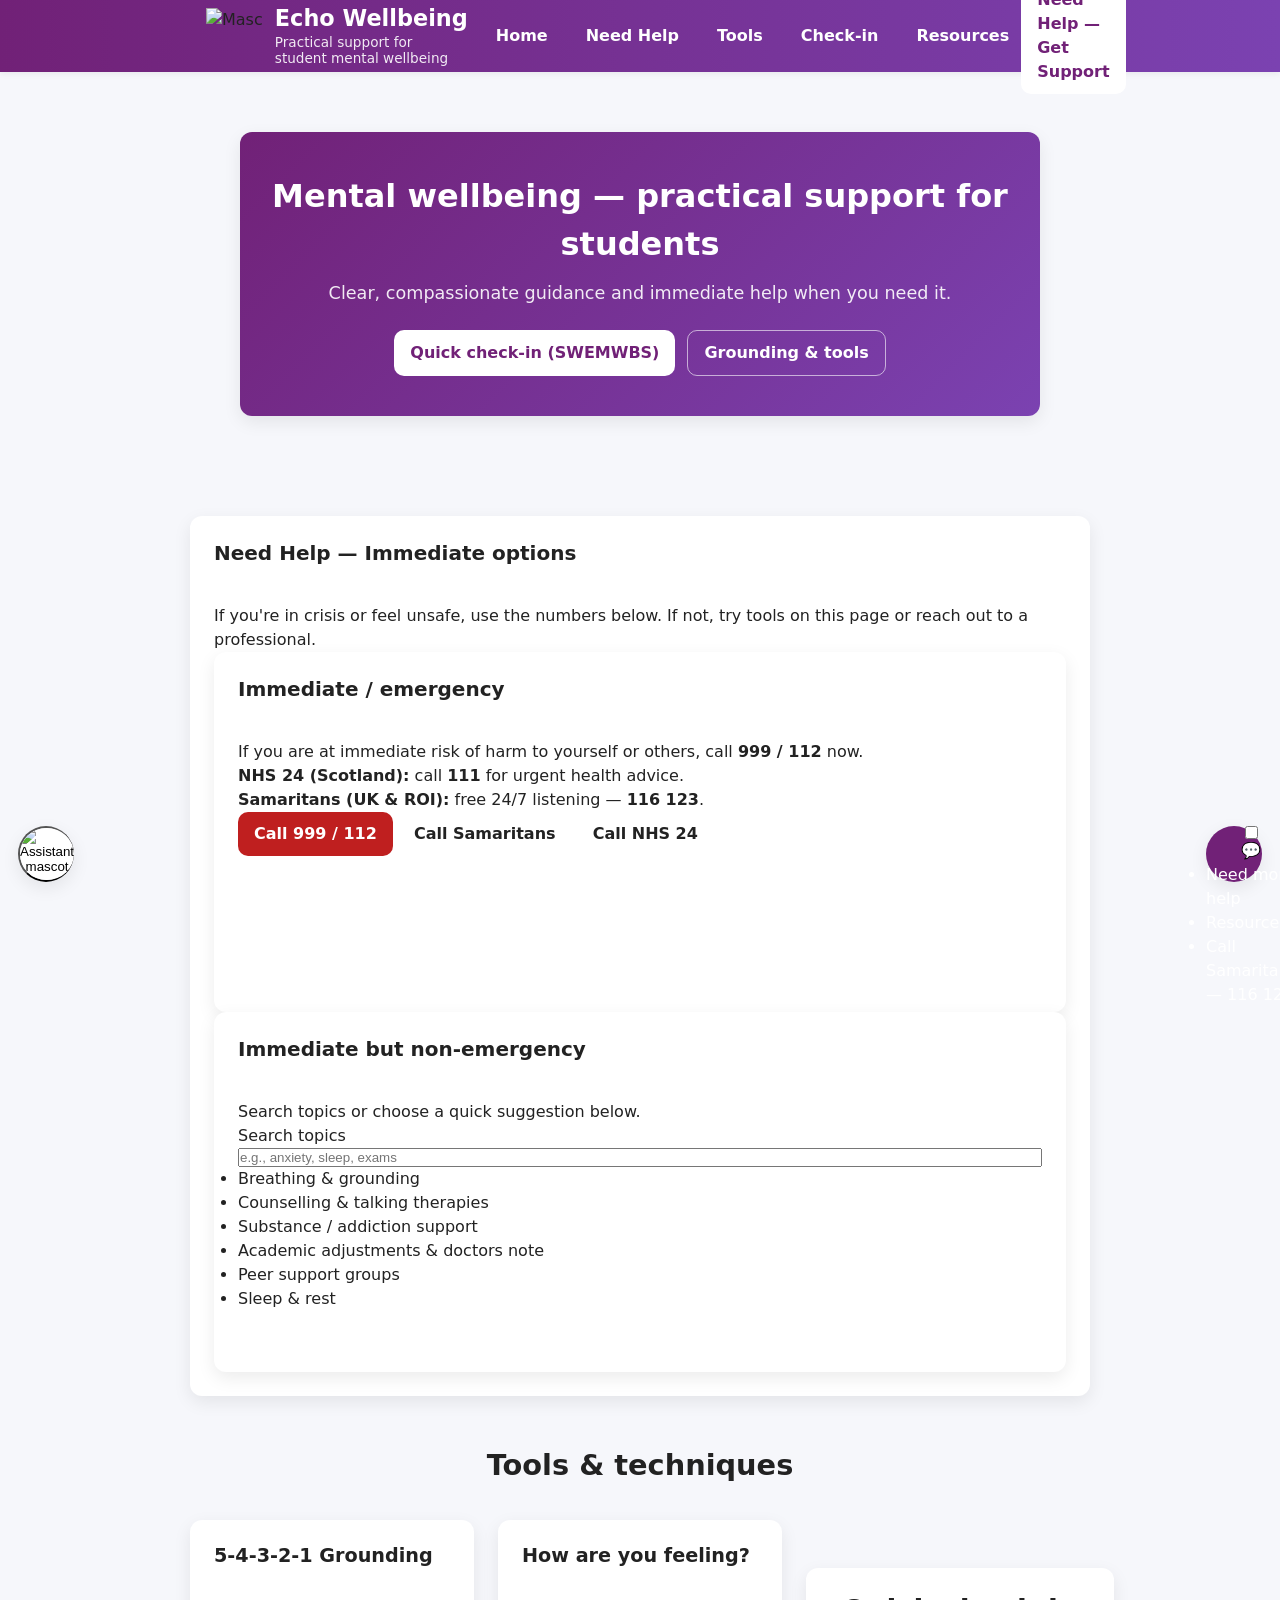
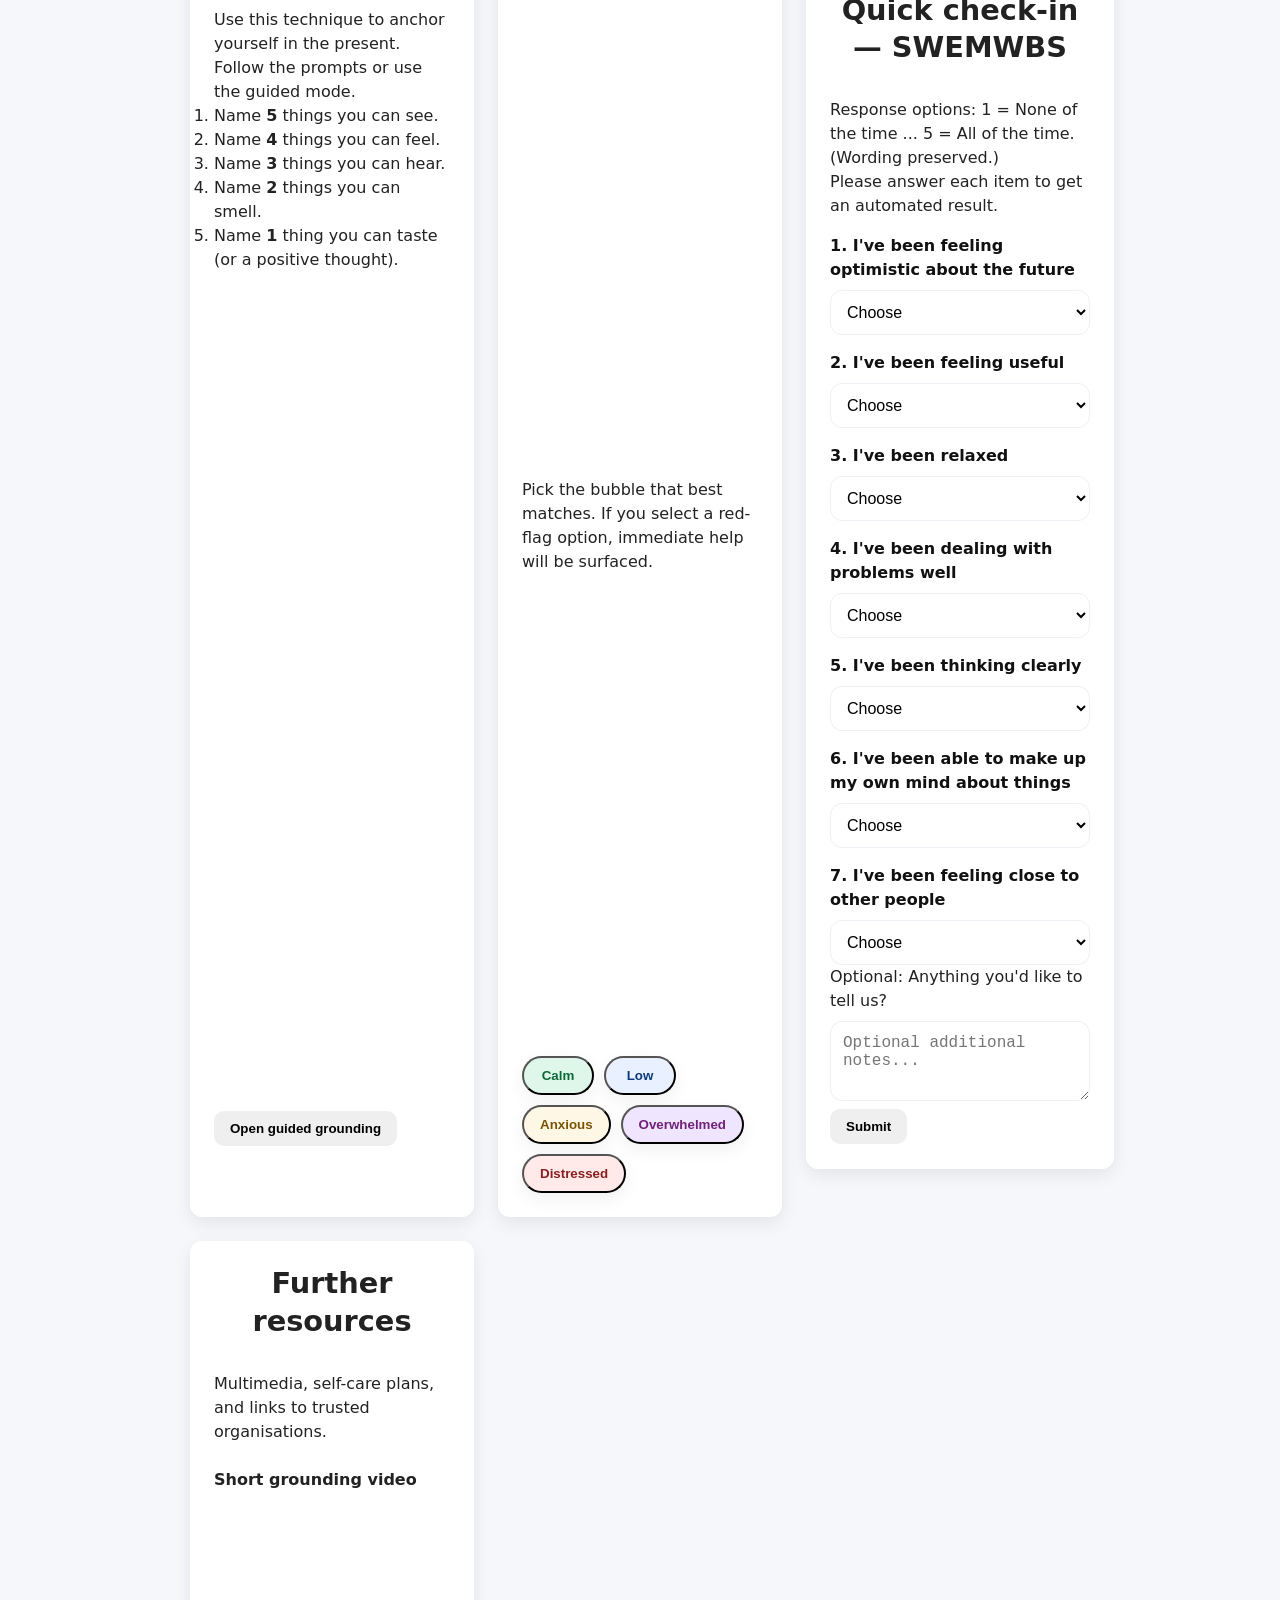
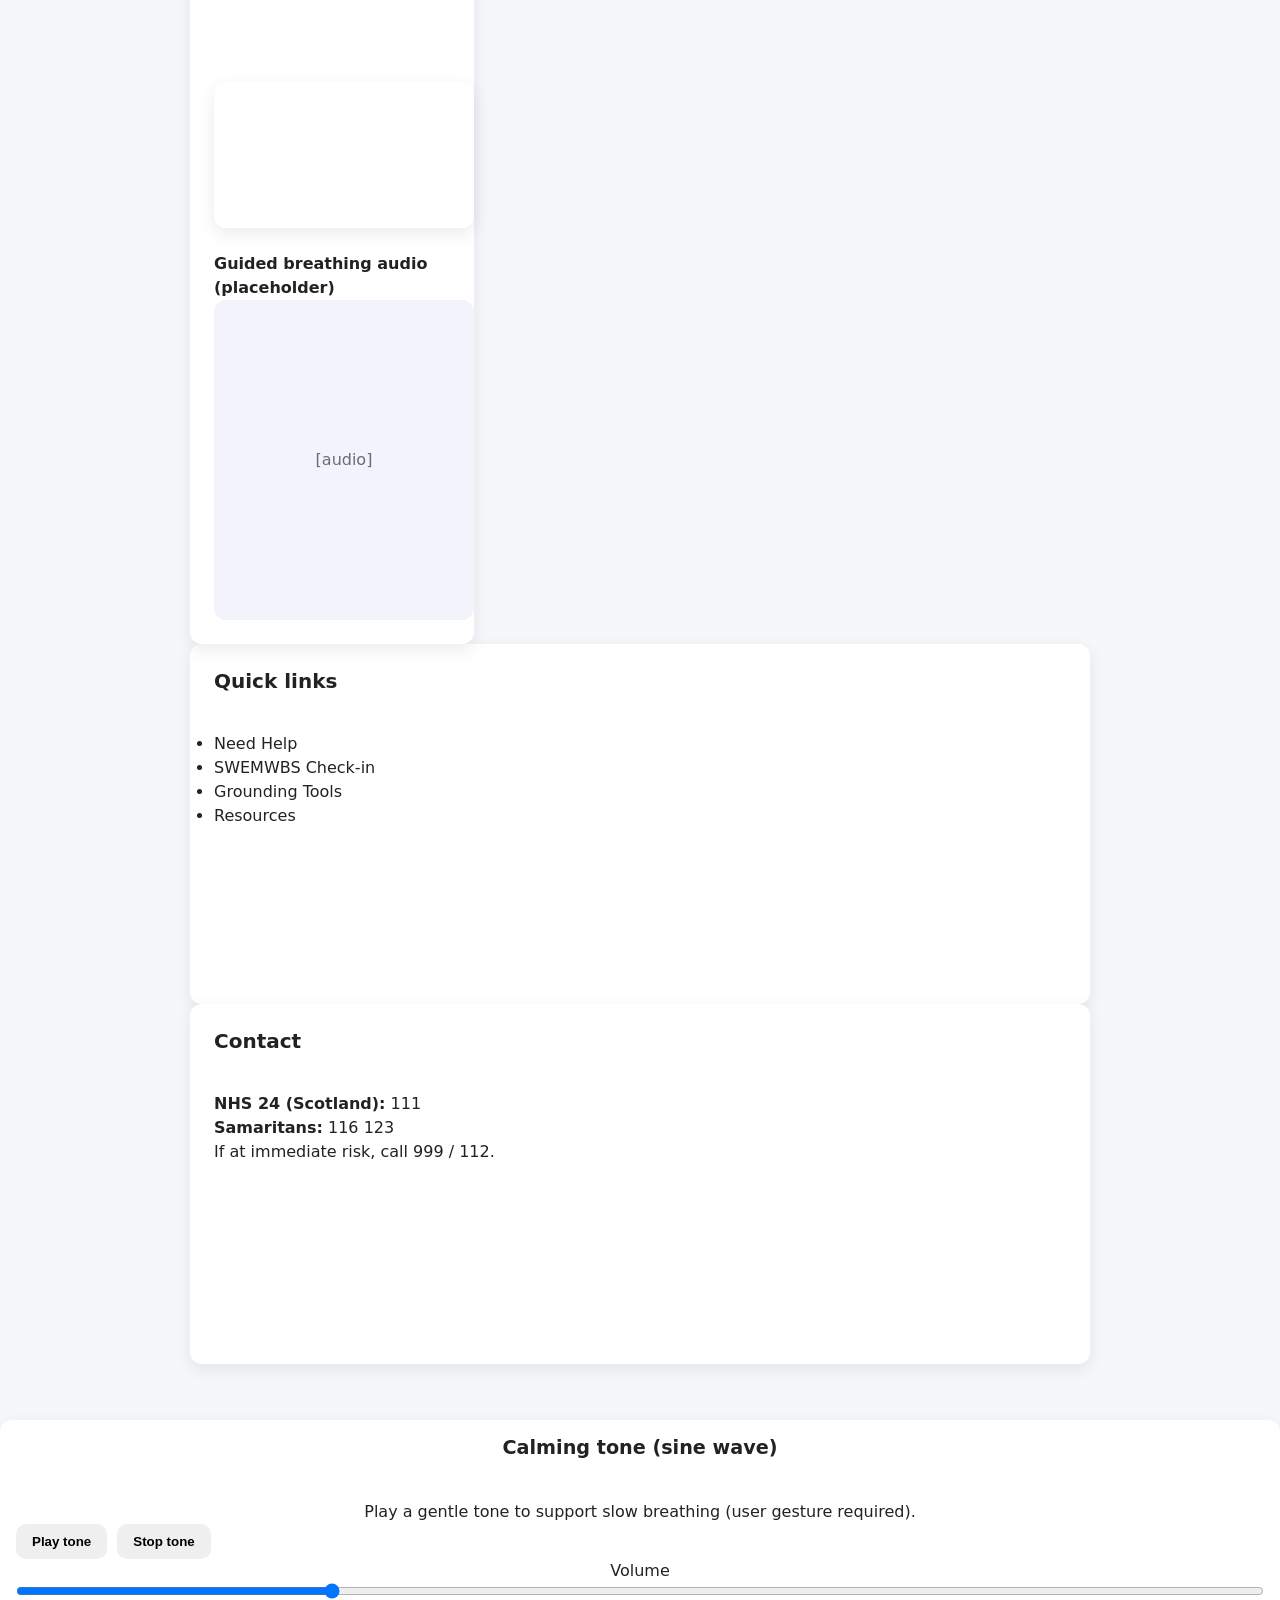
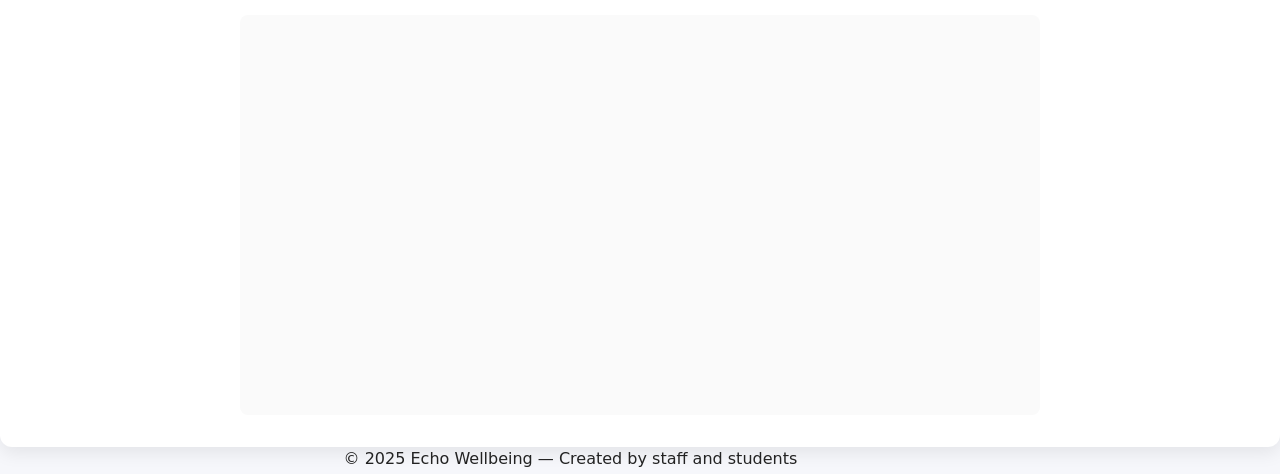
==== commit 85d8d819: "Update index.html" ====
--- a/index.html
+++ b/index.html
@@ -273,13 +273,13 @@
     <p>Play a gentle tone to support slow breathing (user gesture required).</p>
     <div class="tool-actions">
       <button id="playTone" class="btn">Play tone</button>
-      <button id="stopTone" class="btn">Stop</button>
+      <button id="stopTone" class="btn">Stop tone</button>
     </div>
     <label for="toneVolume" class="muted">Volume</label>
     <input id="toneVolume" type="range" min="0" max="1" step="0.01" value="0.25">
 
     <!-- Canvas for sine wave graphic -->
-    <canvas id="sineCanvas" width="1200" height="400"></canvas>
+    <canvas id="sineCanvas" width="800" height="400"></canvas>
   </div>
 </section>
 
@@ -290,7 +290,7 @@
   }
   canvas {
     width: 100%;
-    max-width: 1200px;
+    max-width: 800px;
     height: 400px;
     display: block;
     margin: 1em auto;
@@ -398,3 +398,4 @@
 
 
 
+
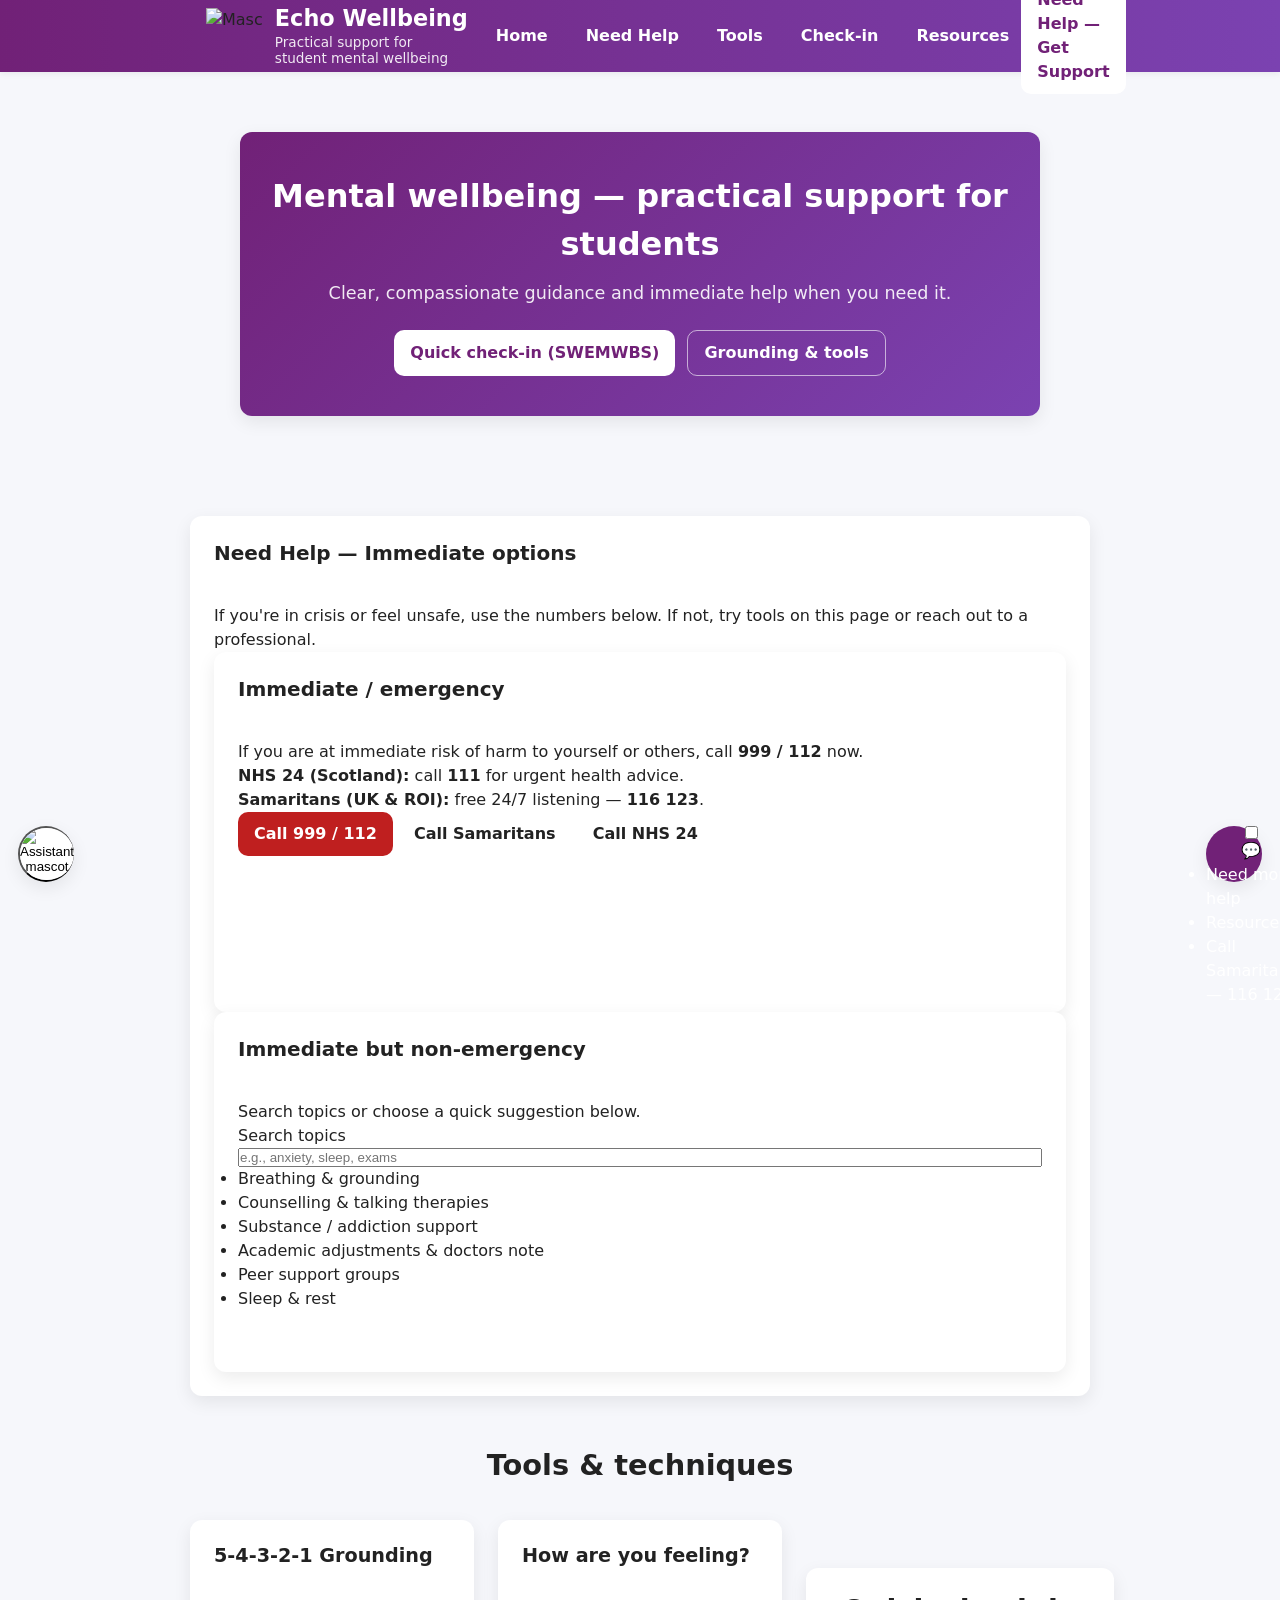
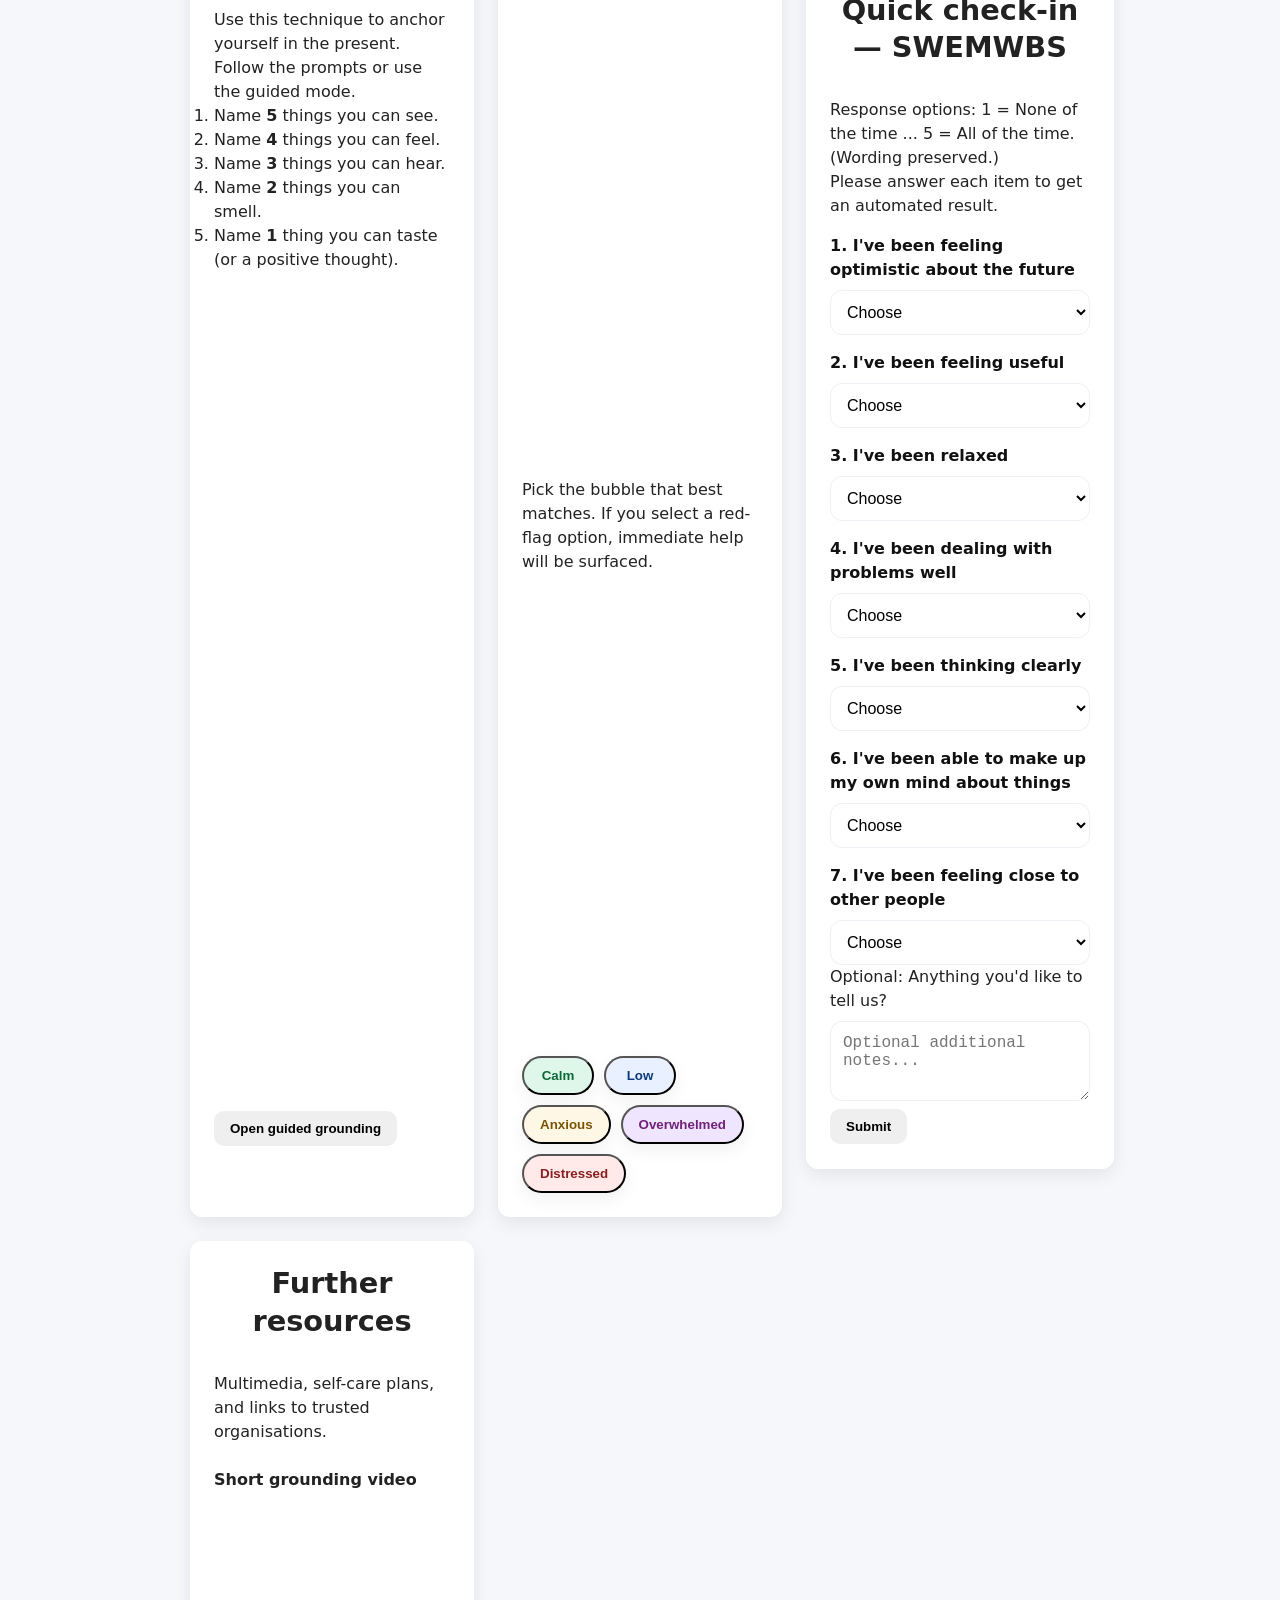
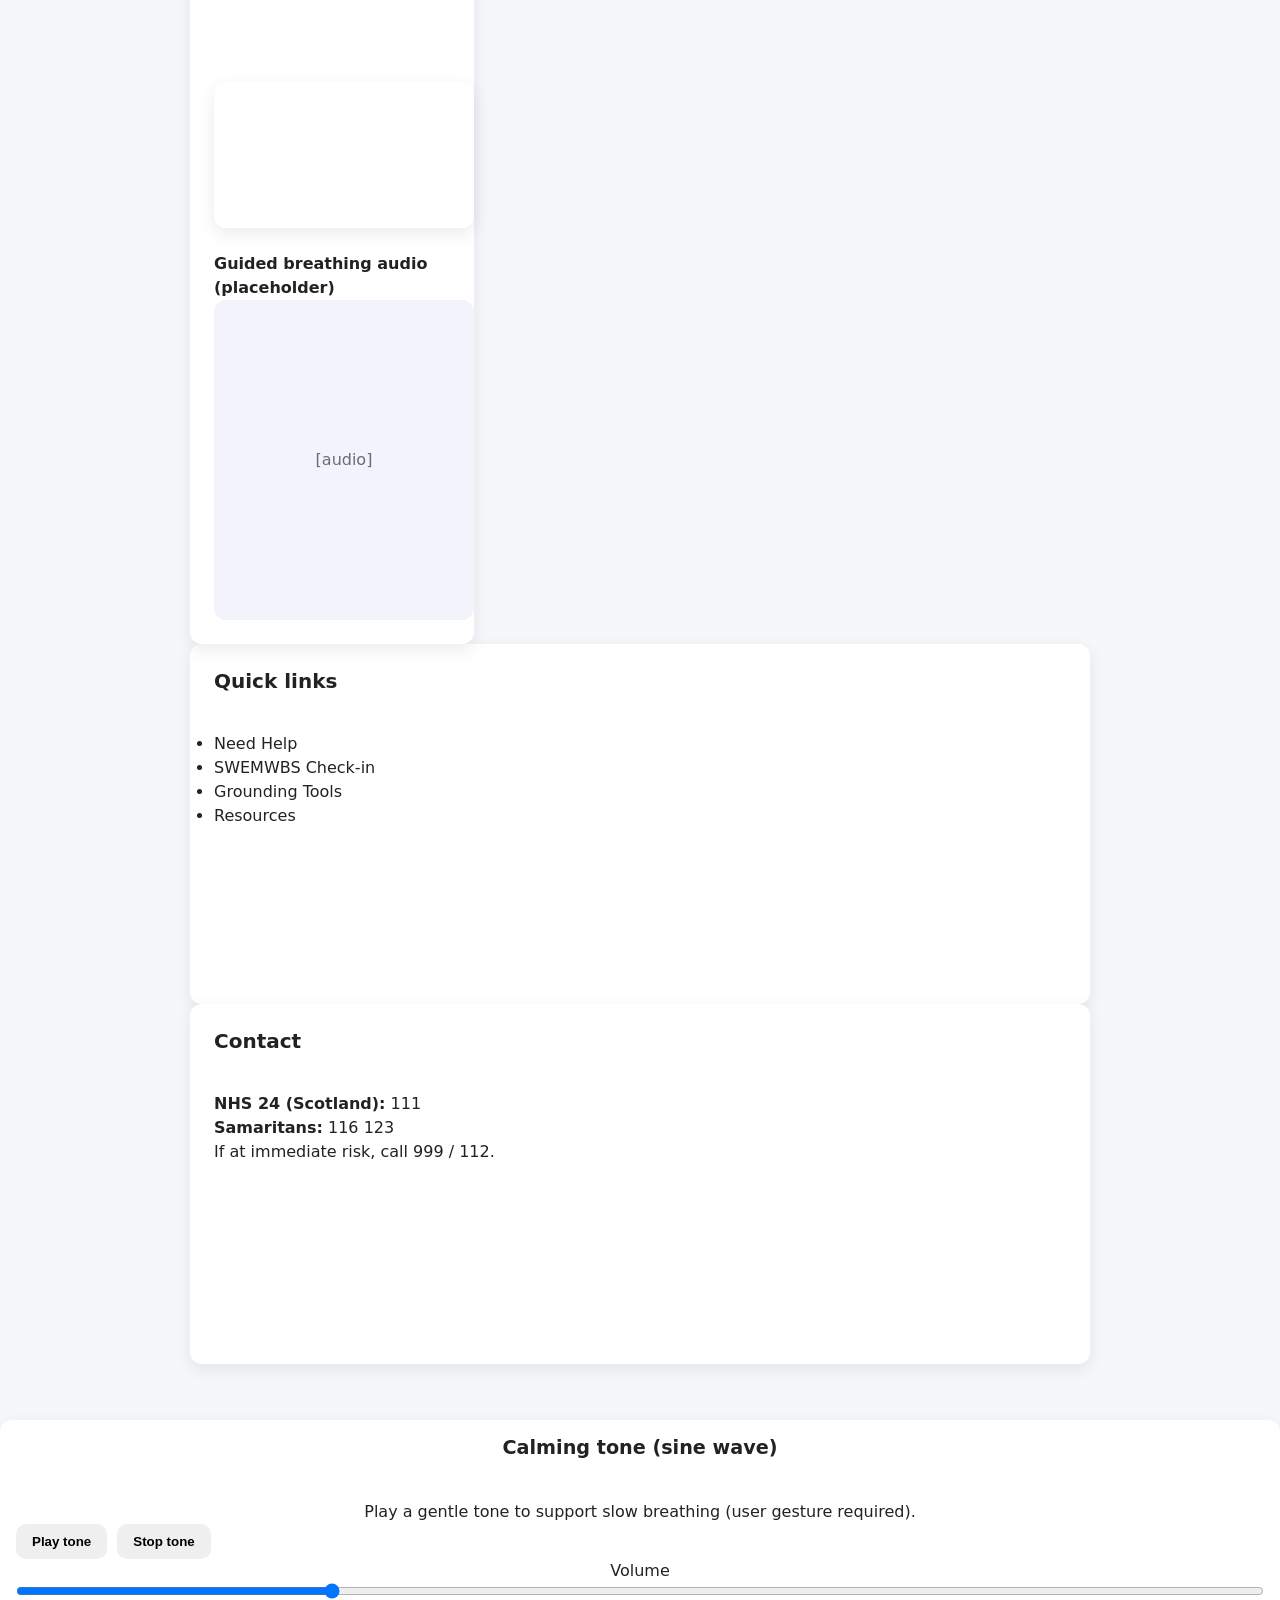
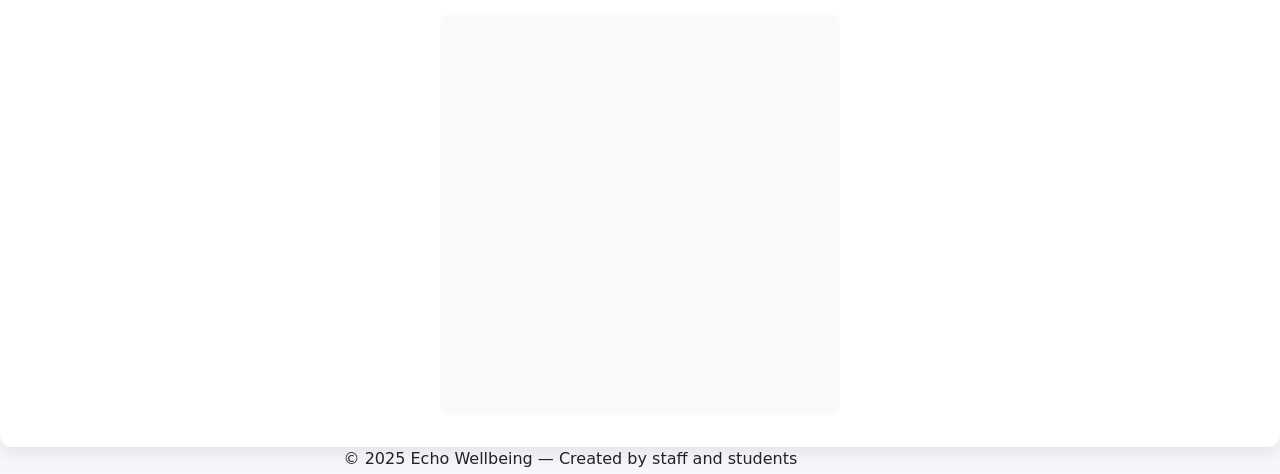
==== commit ed7c7a52: "Update index.html" ====
--- a/index.html
+++ b/index.html
@@ -279,7 +279,7 @@
     <input id="toneVolume" type="range" min="0" max="1" step="0.01" value="0.25">
 
     <!-- Canvas for sine wave graphic -->
-    <canvas id="sineCanvas" width="800" height="400"></canvas>
+    <canvas id="sineCanvas" width="400" height="400"></canvas>
   </div>
 </section>
 
@@ -289,8 +289,8 @@
     padding: 1em;
   }
   canvas {
-    width: 100%;
-    max-width: 800px;
+    width: 80%;
+    max-width: 400px;
     height: 400px;
     display: block;
     margin: 1em auto;
@@ -330,7 +330,7 @@
       ctx.lineTo(x, y);
     }
     ctx.strokeStyle = '#888';
-    ctx.lineWidth = 2;
+    ctx.lineWidth = 4;
     ctx.stroke();
 
     // Circle following the wave
@@ -399,3 +399,4 @@
 
 
 
+
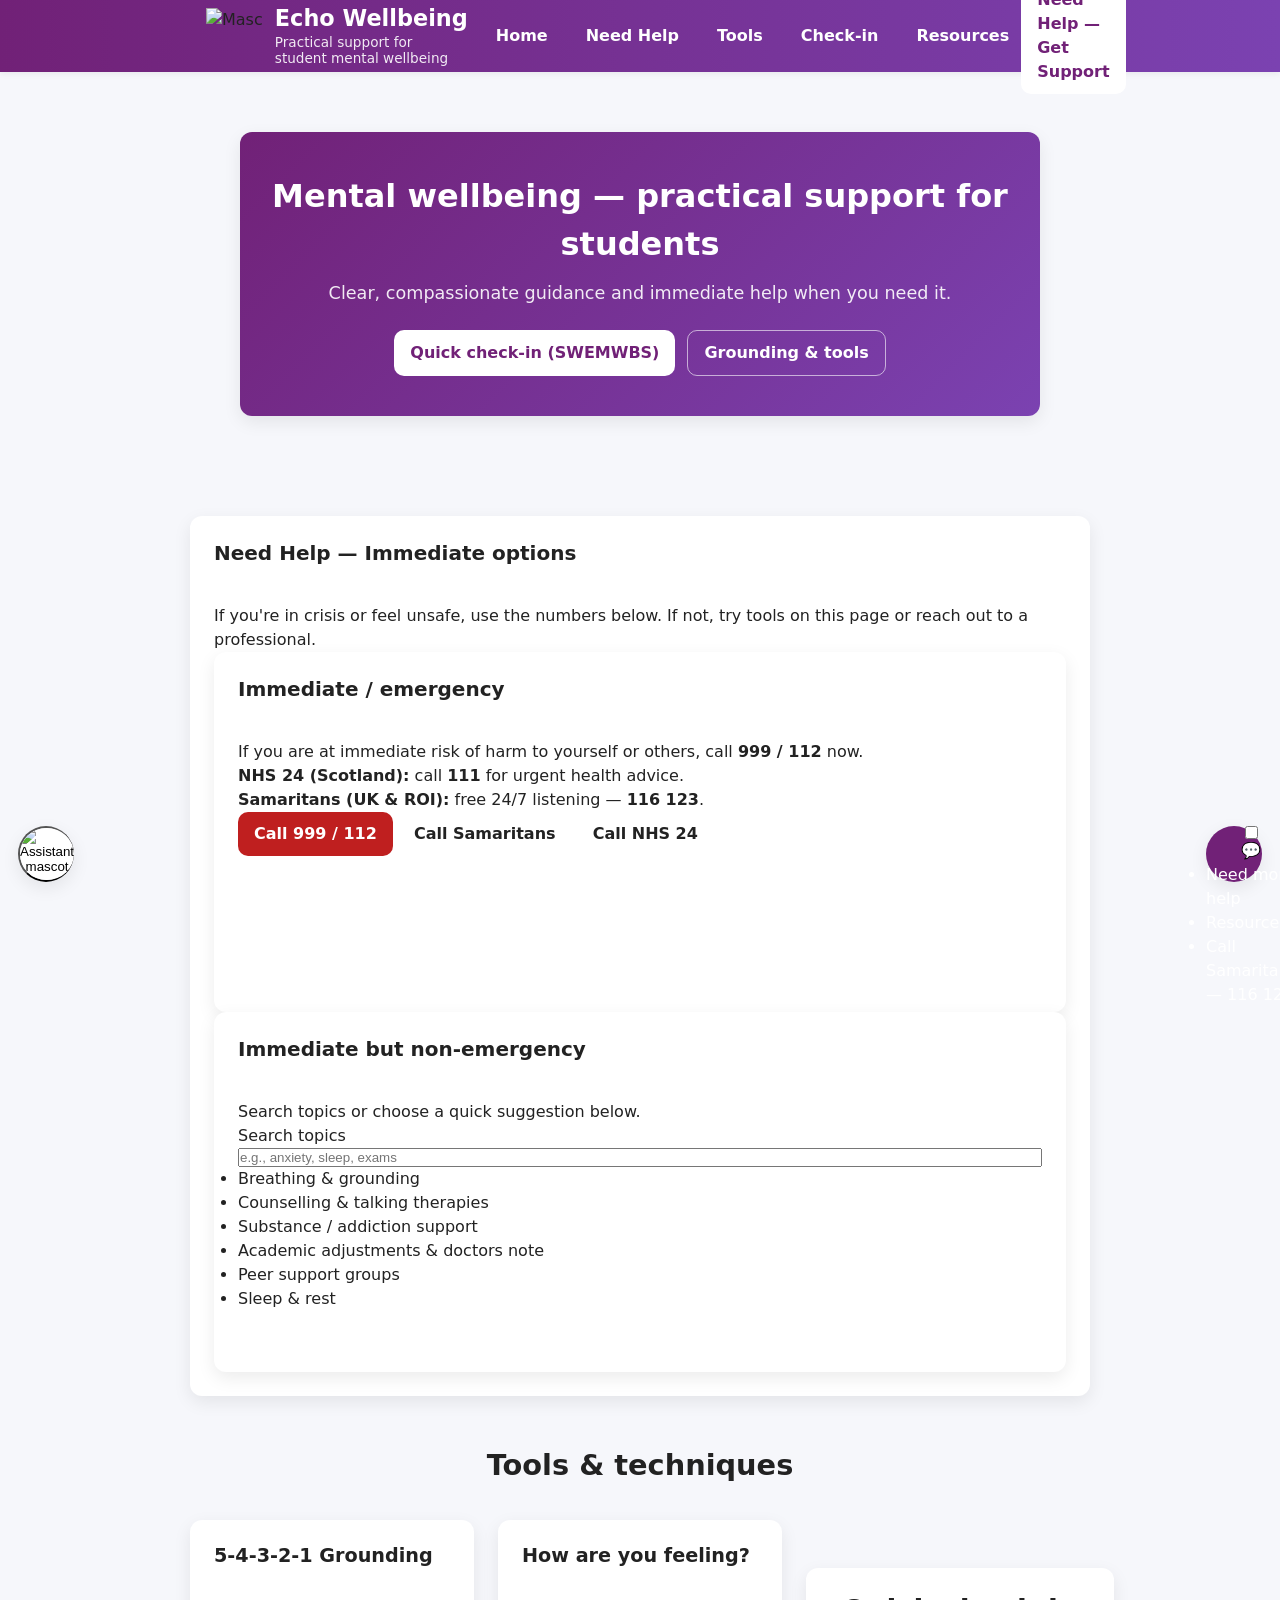
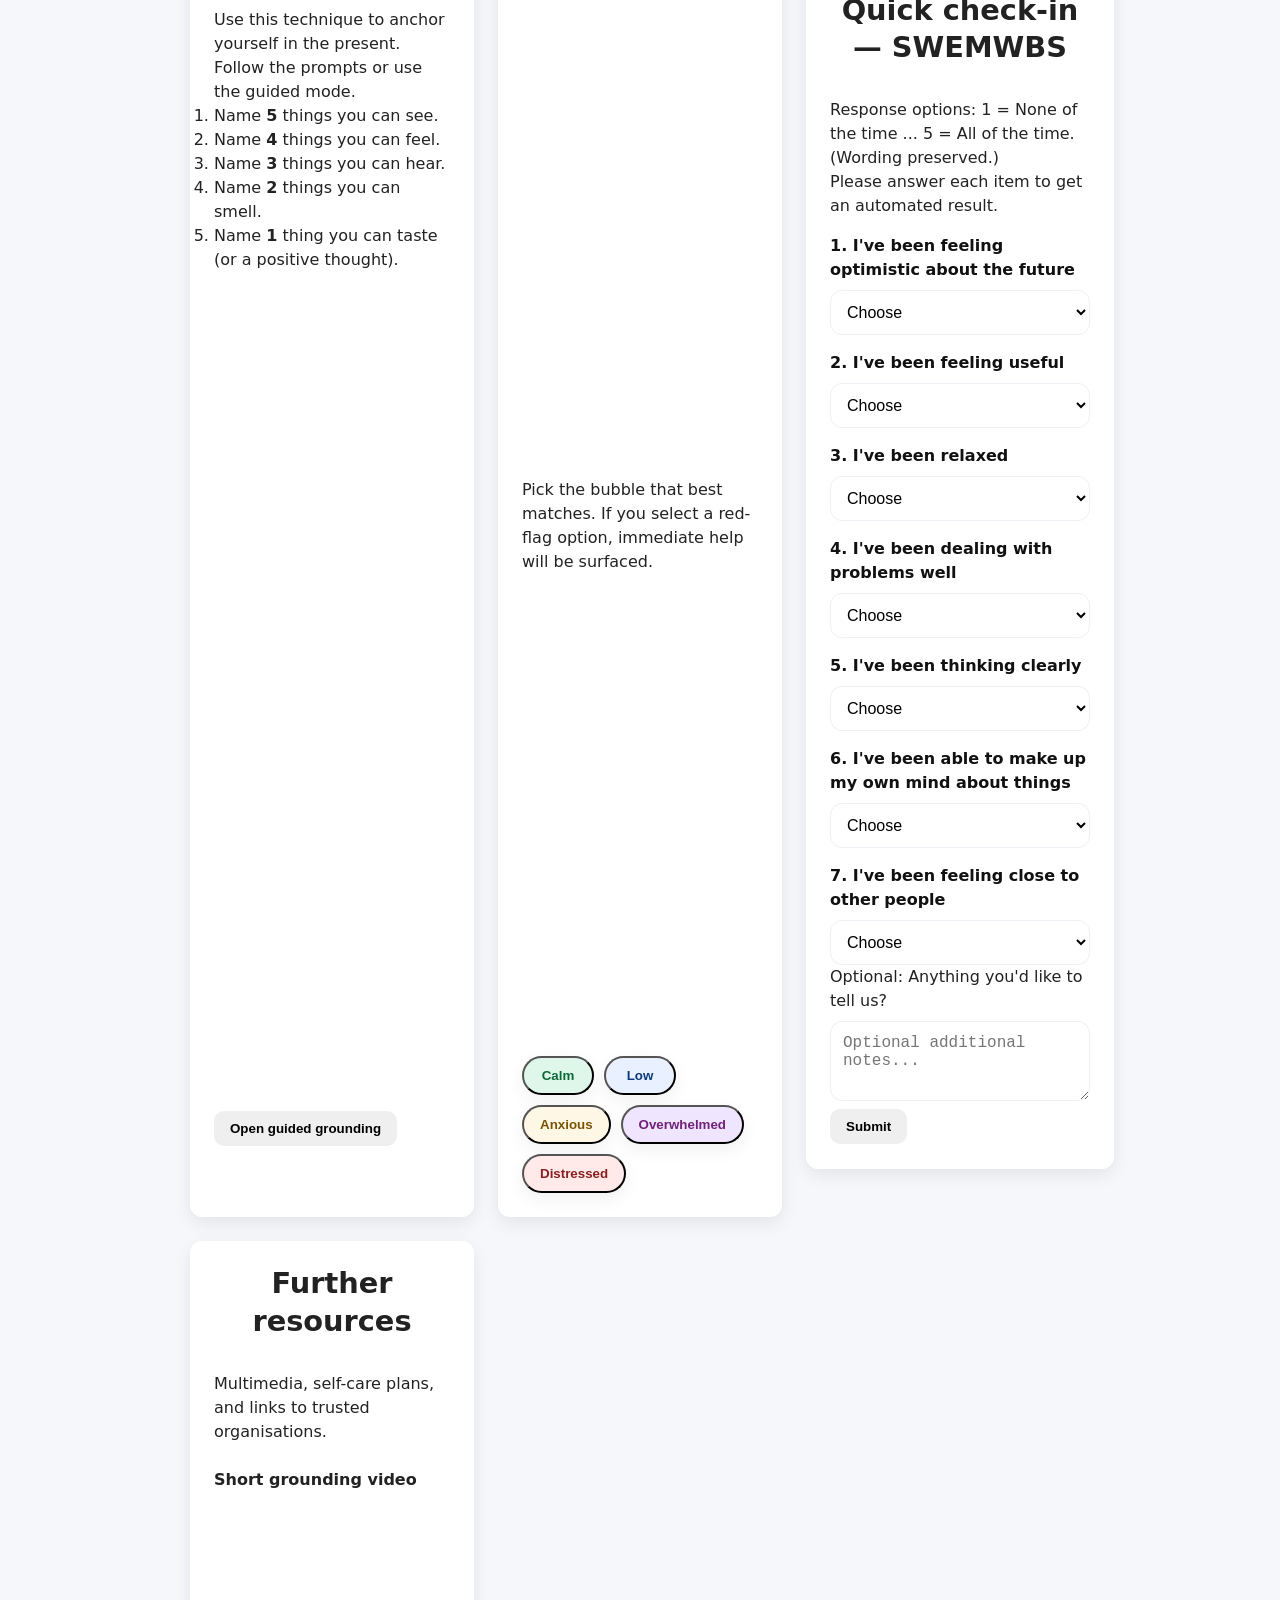
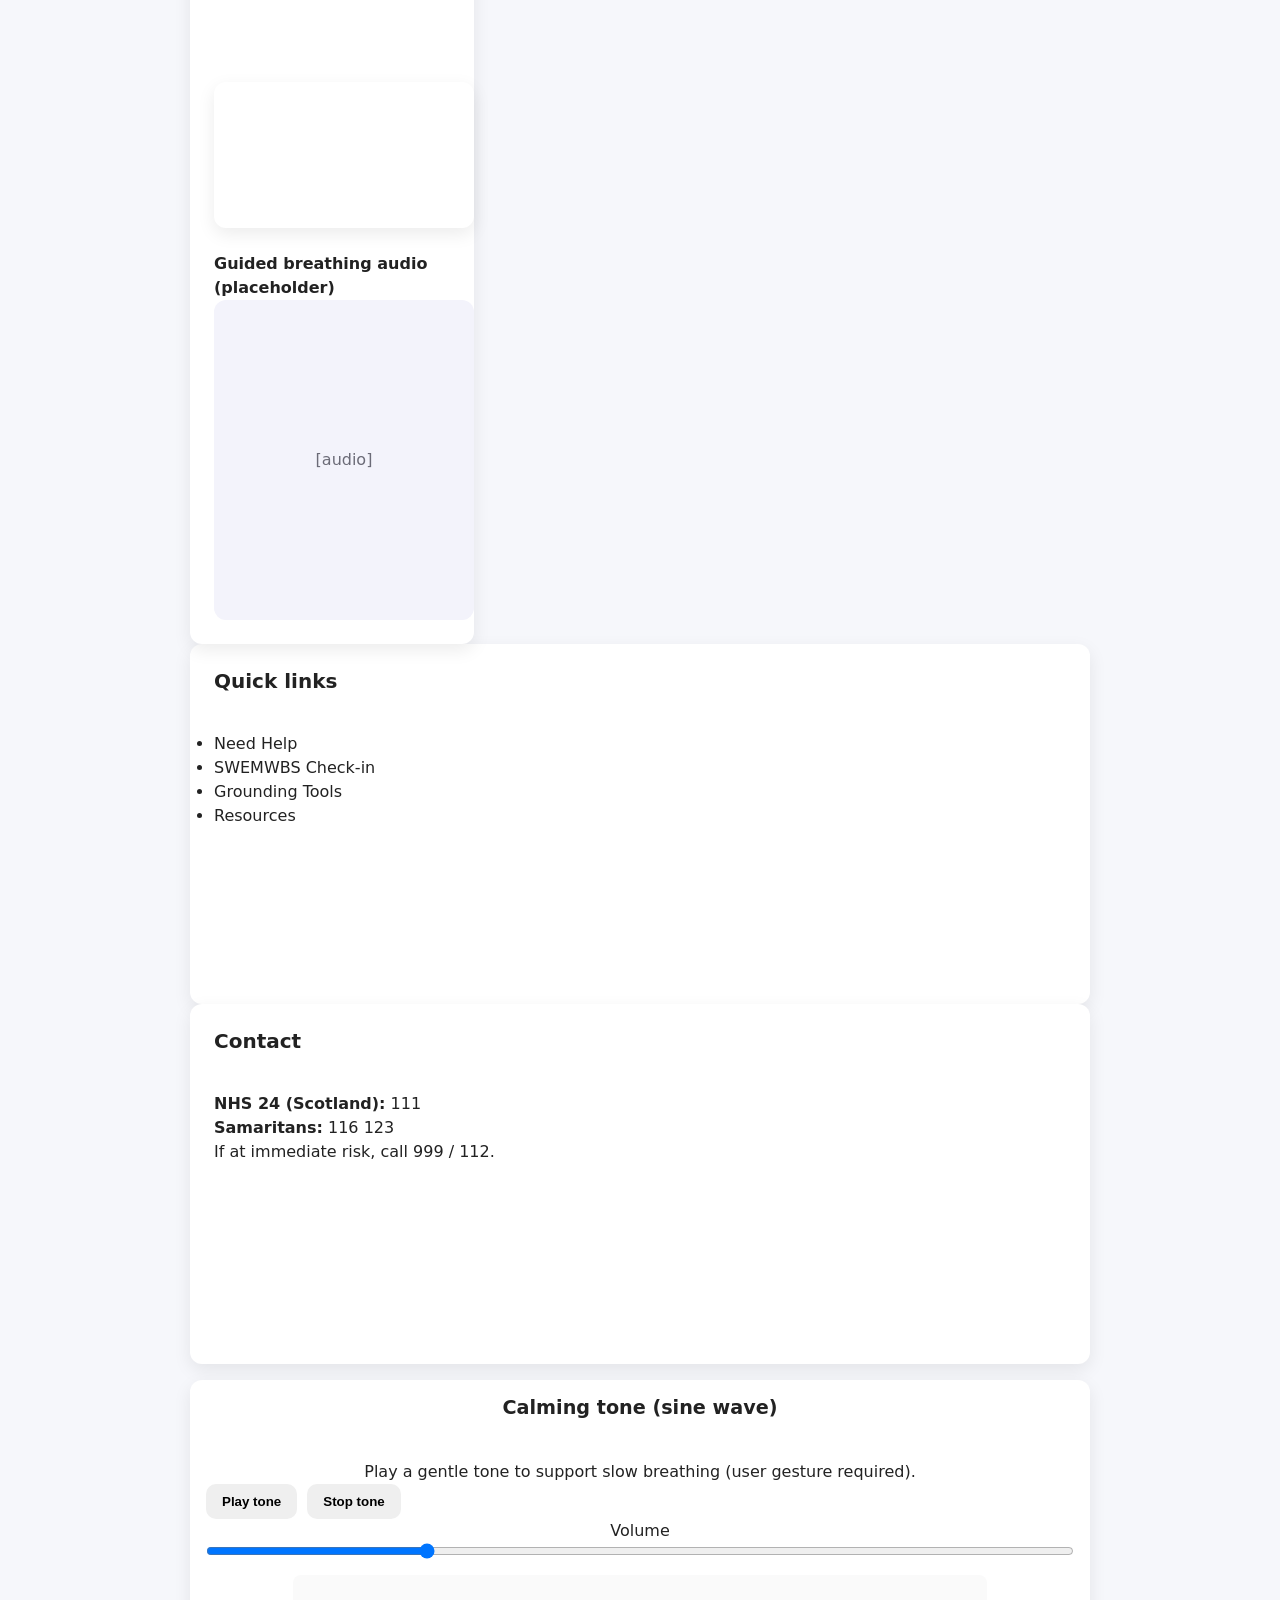
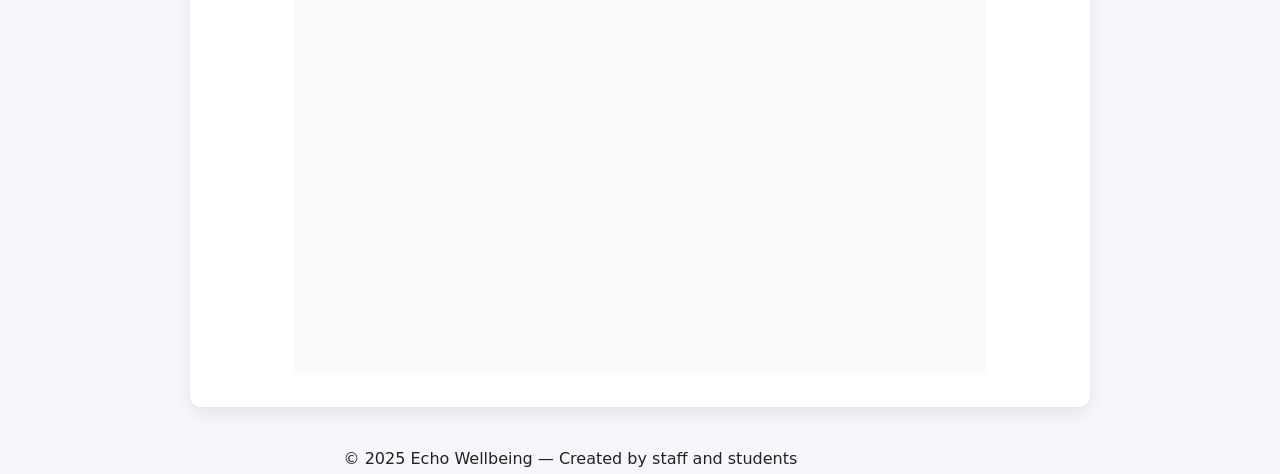
==== commit f40cc01c: "Update index.html" ====
--- a/index.html
+++ b/index.html
@@ -225,6 +225,131 @@
         </div>
       </aside>
     </section>
+
+        
+        
+
+
+          
+
+<section>
+  <div class="card card-equal tone-card">
+    <h3>Calming tone (sine wave)</h3>
+    <p>Play a gentle tone to support slow breathing (user gesture required).</p>
+    <div class="tool-actions">
+      <button id="playTone" class="btn">Play tone</button>
+      <button id="stopTone" class="btn">Stop tone</button>
+    </div>
+    <label for="toneVolume" class="muted">Volume</label>
+    <input id="toneVolume" type="range" min="0" max="1" step="0.01" value="0.25">
+
+    <!-- Canvas for sine wave graphic -->
+    <canvas id="sineCanvas" width="800" height="400"></canvas>
+  </div>
+</section>
+
+<style>
+  .tone-card {
+    text-align: center;
+    padding: 1em;
+  }
+  canvas {
+    width: 80%;
+    max-width: 800px;
+    height: 400px;
+    display: block;
+    margin: 1em auto;
+    background: #fafafa;
+    border-radius: 8px;
+  }
+</style>
+
+<script>
+  const playBtn = document.getElementById('playTone');
+  const stopBtn = document.getElementById('stopTone');
+  const volumeControl = document.getElementById('toneVolume');
+  const canvas = document.getElementById('sineCanvas');
+  const ctx = canvas.getContext('2d');
+
+  let audioCtx;
+  let oscillator;
+  let gainNode;
+  let animationFrame;
+  let startTime;
+  let running = false;
+
+  // Draw and animate sine wave
+  function drawSine(time) {
+    ctx.clearRect(0, 0, canvas.width, canvas.height);
+
+    const amplitude = 30;
+    const frequency = 0.01; // controls how many waves fit in canvas
+    const speed = 0.002; // animation speed
+    const centerY = canvas.height / 2;
+
+    // Draw the sine wave line
+    ctx.beginPath();
+    ctx.moveTo(0, centerY);
+    for (let x = 0; x < canvas.width; x++) {
+      const y = centerY + amplitude * Math.sin((x * frequency) + (time * speed));
+      ctx.lineTo(x, y);
+    }
+    ctx.strokeStyle = '#888';
+    ctx.lineWidth = 4;
+    ctx.stroke();
+
+    // Circle following the wave
+    const circleX = (time / 5) % canvas.width; // loops smoothly
+    const circleY = centerY + amplitude * Math.sin((circleX * frequency) + (time * speed));
+
+    ctx.beginPath();
+    ctx.arc(circleX, circleY, 8, 0, Math.PI * 2);
+    ctx.fillStyle = '#a259ff'; // purple
+    ctx.fill();
+
+    // Continue animation
+    if (running) {
+      animationFrame = requestAnimationFrame(drawSine);
+    }
+  }
+
+  function startTone() {
+    if (running) return;
+    audioCtx = new (window.AudioContext || window.webkitAudioContext)();
+    oscillator = audioCtx.createOscillator();
+    gainNode = audioCtx.createGain();
+
+    oscillator.type = 'sine';
+    oscillator.frequency.value = 440; // A4
+    gainNode.gain.value = volumeControl.value;
+
+    oscillator.connect(gainNode).connect(audioCtx.destination);
+    oscillator.start();
+
+    running = true;
+    startTime = performance.now();
+    drawSine(startTime);
+  }
+
+  function stopTone() {
+    if (!running) return;
+    oscillator.stop();
+    oscillator.disconnect();
+    gainNode.disconnect();
+    cancelAnimationFrame(animationFrame);
+    running = false;
+    ctx.clearRect(0, 0, canvas.width, canvas.height);
+  }
+
+  playBtn.addEventListener('click', startTone);
+  stopBtn.addEventListener('click', stopTone);
+
+  volumeControl.addEventListener('input', () => {
+    if (gainNode) {
+      gainNode.gain.value = volumeControl.value;
+    }
+  });
+</script>
   </main>
 
   <!-- Floating help FAB -->
@@ -262,129 +387,6 @@
     </div>
   </div>
 
-        
-
-
-          
-
-<section>
-  <div class="card card-equal tone-card">
-    <h3>Calming tone (sine wave)</h3>
-    <p>Play a gentle tone to support slow breathing (user gesture required).</p>
-    <div class="tool-actions">
-      <button id="playTone" class="btn">Play tone</button>
-      <button id="stopTone" class="btn">Stop tone</button>
-    </div>
-    <label for="toneVolume" class="muted">Volume</label>
-    <input id="toneVolume" type="range" min="0" max="1" step="0.01" value="0.25">
-
-    <!-- Canvas for sine wave graphic -->
-    <canvas id="sineCanvas" width="400" height="400"></canvas>
-  </div>
-</section>
-
-<style>
-  .tone-card {
-    text-align: center;
-    padding: 1em;
-  }
-  canvas {
-    width: 80%;
-    max-width: 400px;
-    height: 400px;
-    display: block;
-    margin: 1em auto;
-    background: #fafafa;
-    border-radius: 8px;
-  }
-</style>
-
-<script>
-  const playBtn = document.getElementById('playTone');
-  const stopBtn = document.getElementById('stopTone');
-  const volumeControl = document.getElementById('toneVolume');
-  const canvas = document.getElementById('sineCanvas');
-  const ctx = canvas.getContext('2d');
-
-  let audioCtx;
-  let oscillator;
-  let gainNode;
-  let animationFrame;
-  let startTime;
-  let running = false;
-
-  // Draw and animate sine wave
-  function drawSine(time) {
-    ctx.clearRect(0, 0, canvas.width, canvas.height);
-
-    const amplitude = 30;
-    const frequency = 0.01; // controls how many waves fit in canvas
-    const speed = 0.002; // animation speed
-    const centerY = canvas.height / 2;
-
-    // Draw the sine wave line
-    ctx.beginPath();
-    ctx.moveTo(0, centerY);
-    for (let x = 0; x < canvas.width; x++) {
-      const y = centerY + amplitude * Math.sin((x * frequency) + (time * speed));
-      ctx.lineTo(x, y);
-    }
-    ctx.strokeStyle = '#888';
-    ctx.lineWidth = 4;
-    ctx.stroke();
-
-    // Circle following the wave
-    const circleX = (time / 5) % canvas.width; // loops smoothly
-    const circleY = centerY + amplitude * Math.sin((circleX * frequency) + (time * speed));
-
-    ctx.beginPath();
-    ctx.arc(circleX, circleY, 8, 0, Math.PI * 2);
-    ctx.fillStyle = '#a259ff'; // purple
-    ctx.fill();
-
-    // Continue animation
-    if (running) {
-      animationFrame = requestAnimationFrame(drawSine);
-    }
-  }
-
-  function startTone() {
-    if (running) return;
-    audioCtx = new (window.AudioContext || window.webkitAudioContext)();
-    oscillator = audioCtx.createOscillator();
-    gainNode = audioCtx.createGain();
-
-    oscillator.type = 'sine';
-    oscillator.frequency.value = 440; // A4
-    gainNode.gain.value = volumeControl.value;
-
-    oscillator.connect(gainNode).connect(audioCtx.destination);
-    oscillator.start();
-
-    running = true;
-    startTime = performance.now();
-    drawSine(startTime);
-  }
-
-  function stopTone() {
-    if (!running) return;
-    oscillator.stop();
-    oscillator.disconnect();
-    gainNode.disconnect();
-    cancelAnimationFrame(animationFrame);
-    running = false;
-    ctx.clearRect(0, 0, canvas.width, canvas.height);
-  }
-
-  playBtn.addEventListener('click', startTone);
-  stopBtn.addEventListener('click', stopTone);
-
-  volumeControl.addEventListener('input', () => {
-    if (gainNode) {
-      gainNode.gain.value = volumeControl.value;
-    }
-  });
-</script>
 
   <footer class="site-footer">
     <div class="container">
@@ -400,3 +402,4 @@
 
 
 
+
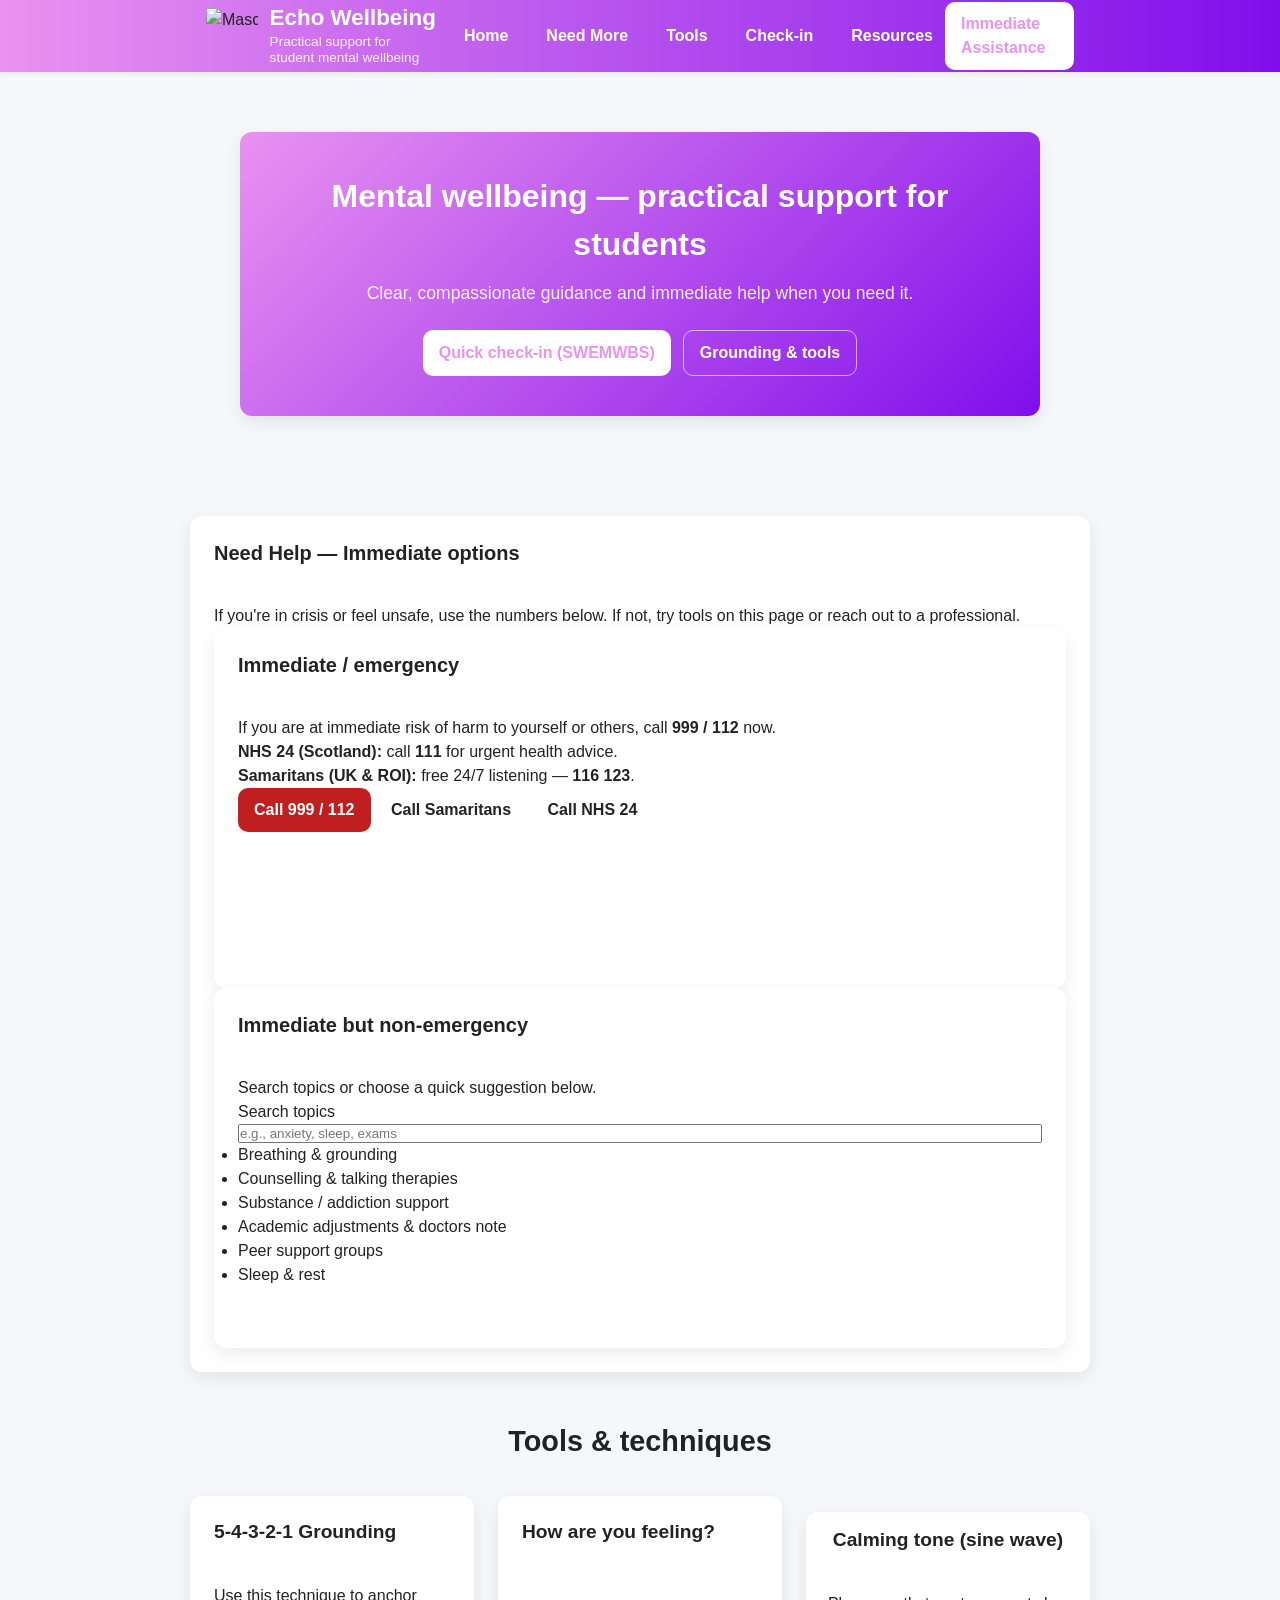
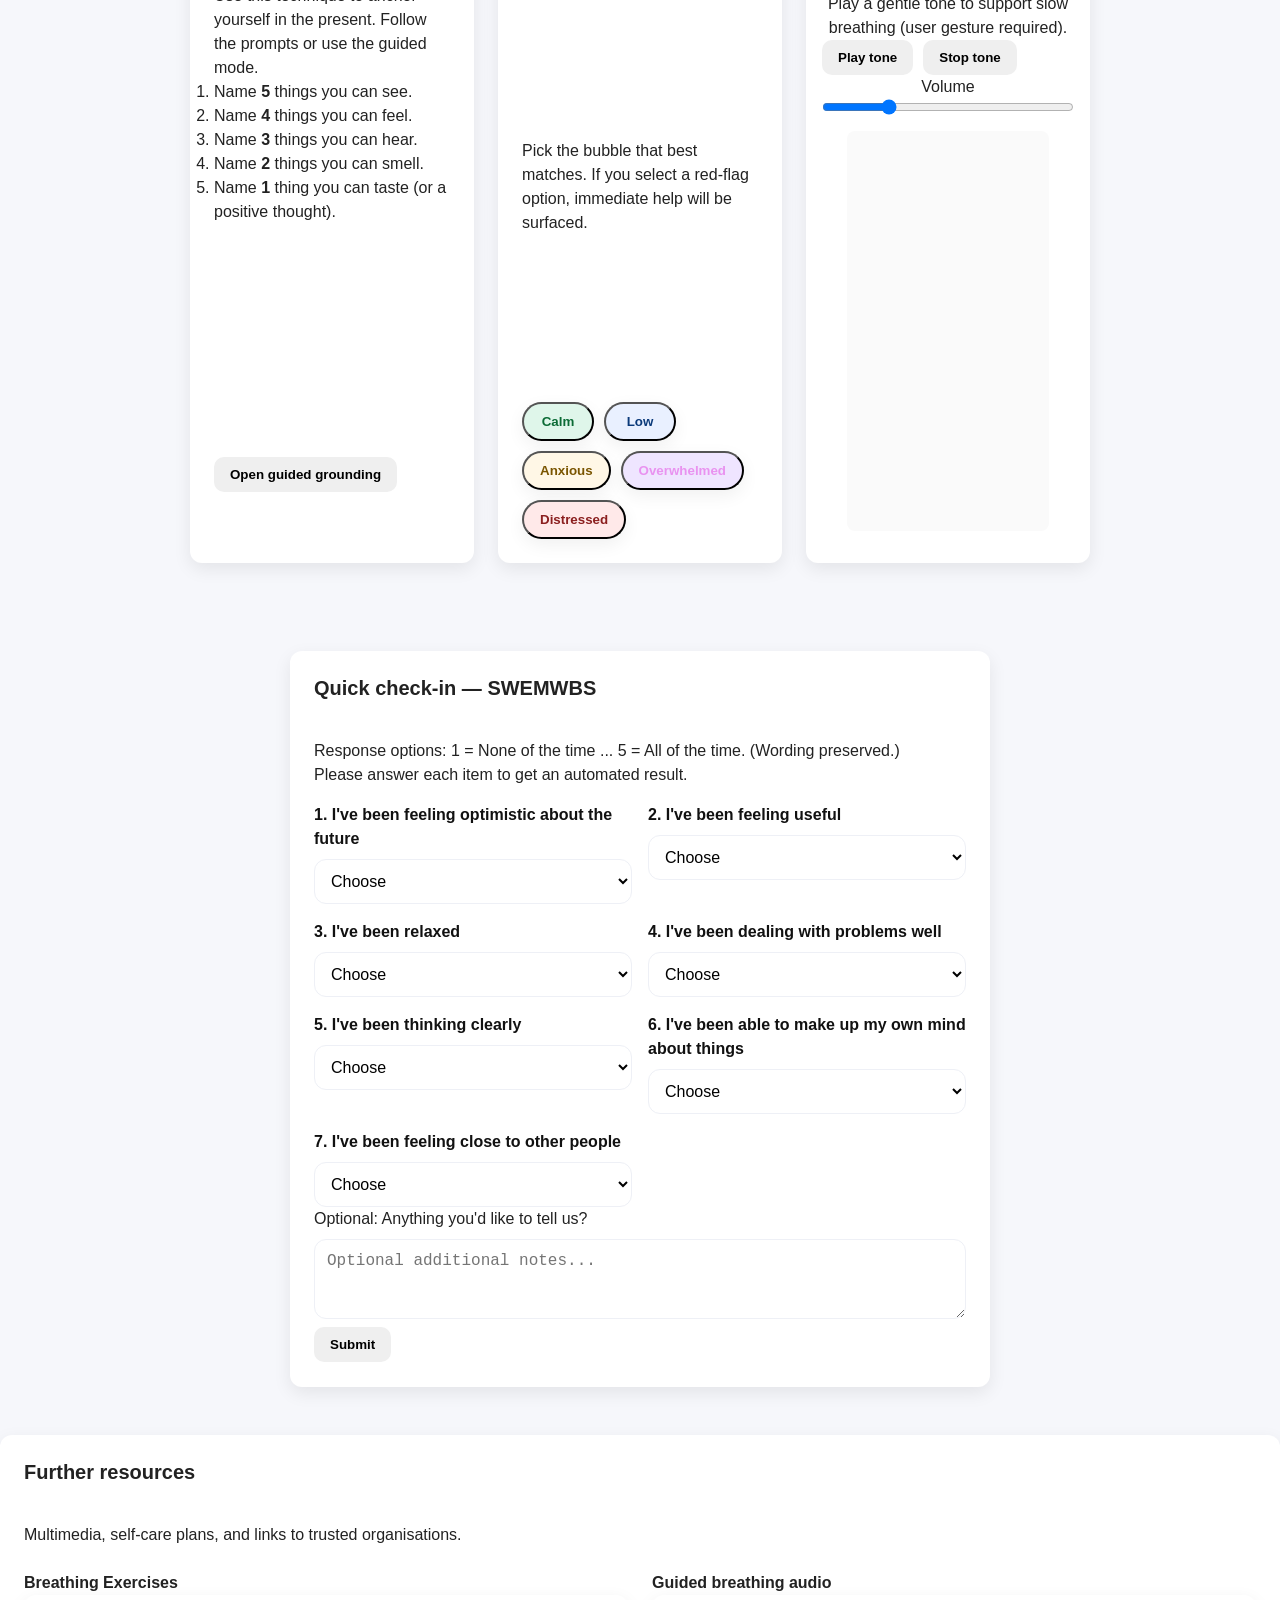
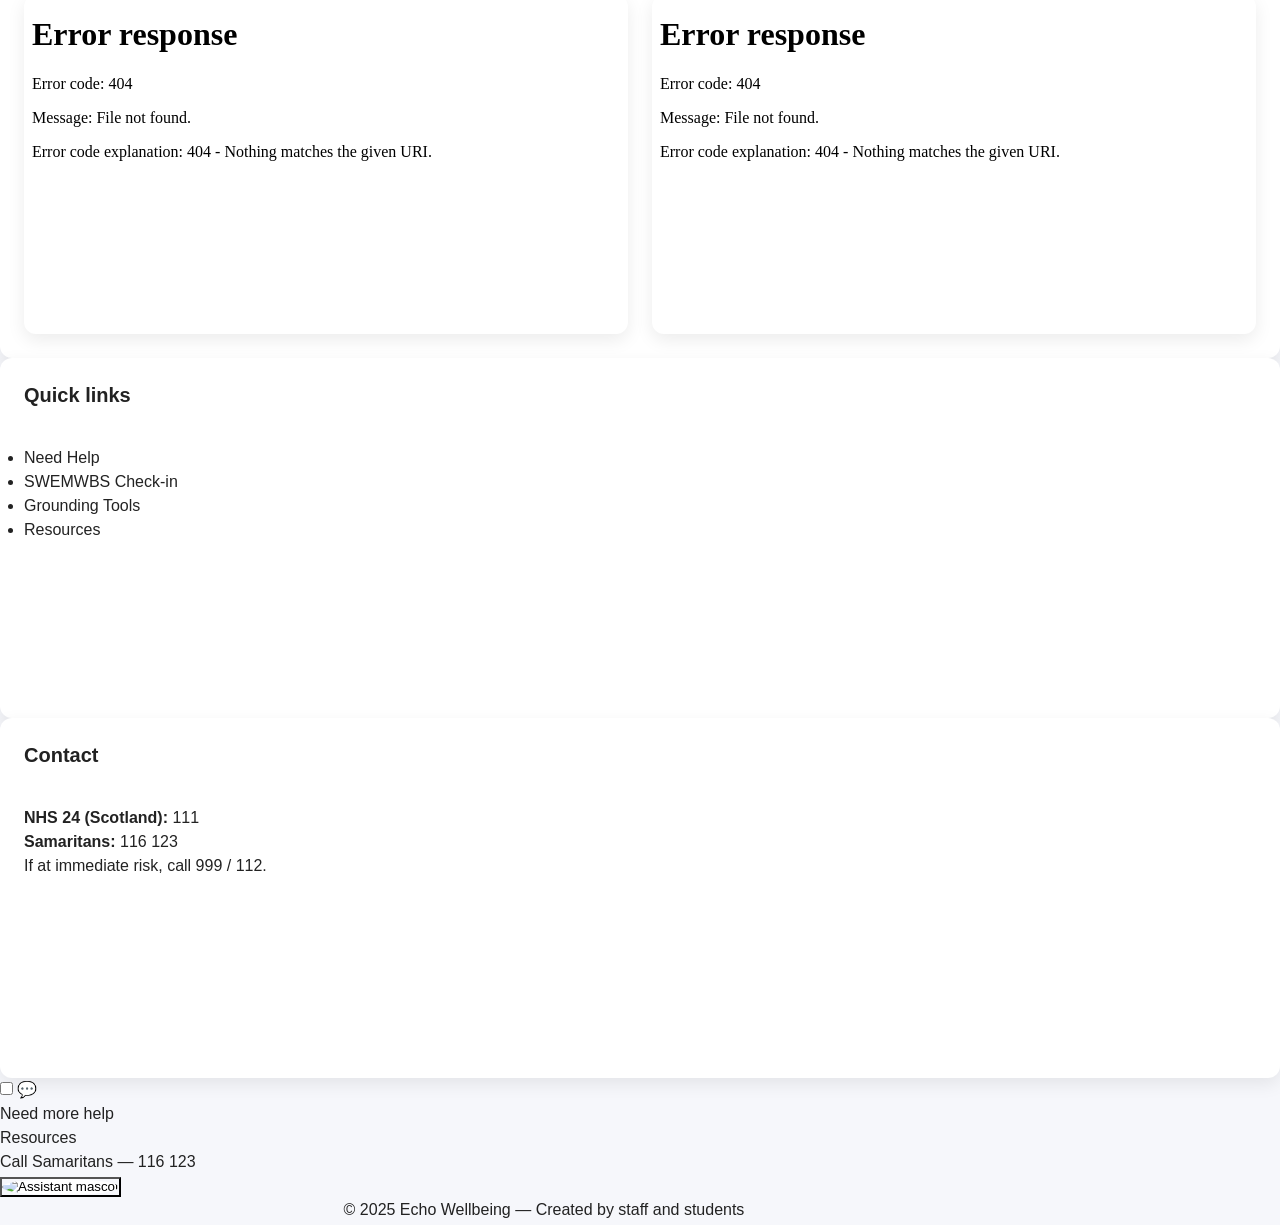
==== commit 7b3f2765: "Add files via upload" ====
--- a/index.html
+++ b/index.html
@@ -24,7 +24,7 @@
       <nav class="main-nav" id="mainNav" aria-label="Main navigation">
         <ul>
           <li><a href="#home">Home</a></li>
-          <li><a href="#need-help">Need Help</a></li>
+          <li><a href="need-more.html">Need More</a></li>
           <li><a href="#tools">Tools</a></li>
           <li><a href="#swemwbs">Check-in</a></li>
           <li><a href="#resources">Resources</a></li>
@@ -32,7 +32,7 @@
       </nav>
 
       <div class="header-cta">
-        <a href="#need-help" class="btn btn-cta">Need Help — Get Support</a>
+        <a href="#need-help" class="btn btn-cta">Immediate Assistance</a>
       </div>
     </div>
   </header>
@@ -125,113 +125,7 @@
             </div>
             </div>
 
-
-
-        <!-- SWEMWBS -->
-        <section id="swemwbs" class="card" aria-labelledby="swTitle">
-          <h2 id="swTitle">Quick check-in — SWEMWBS</h2>
-          <p class="muted">Response options: 1 = None of the time ... 5 = All of the time. (Wording preserved.)</p>
-
-          <form id="swemForm" class="swem-form" aria-describedby="swNote">
-            <div id="swNote" class="sr-only">Please answer each item to get an automated result.</div>
-            <div class="qgrid">
-              <label class="q">
-                1. I've been feeling optimistic about the future
-                <select name="q1" required><option value="">Choose</option><option value="1">1</option><option value="2">2</option><option value="3">3</option><option value="4">4</option><option value="5">5</option></select>
-              </label>
-              <label class="q">
-                2. I've been feeling useful
-                <select name="q2" required><option value="">Choose</option><option value="1">1</option><option value="2">2</option><option value="3">3</option><option value="4">4</option><option value="5">5</option></select>
-              </label>
-              <label class="q">
-                3. I've been relaxed
-                <select name="q3" required><option value="">Choose</option><option value="1">1</option><option value="2">2</option><option value="3">3</option><option value="4">4</option><option value="5">5</option></select>
-              </label>
-              <label class="q">
-                4. I've been dealing with problems well
-                <select name="q4" required><option value="">Choose</option><option value="1">1</option><option value="2">2</option><option value="3">3</option><option value="4">4</option><option value="5">5</option></select>
-              </label>
-              <label class="q">
-                5. I've been thinking clearly
-                <select name="q5" required><option value="">Choose</option><option value="1">1</option><option value="2">2</option><option value="3">3</option><option value="4">4</option><option value="5">5</option></select>
-              </label>
-              <label class="q">
-                6. I've been able to make up my own mind about things
-                <select name="q6" required><option value="">Choose</option><option value="1">1</option><option value="2">2</option><option value="3">3</option><option value="4">4</option><option value="5">5</option></select>
-              </label>
-              <label class="q">
-                7. I've been feeling close to other people
-                <select name="q7" required><option value="">Choose</option><option value="1">1</option><option value="2">2</option><option value="3">3</option><option value="4">4</option><option value="5">5</option></select>
-              </label>
-            </div>
-
-            <label class="optional">
-              Optional: Anything you'd like to tell us?
-              <textarea name="comment" rows="3" placeholder="Optional additional notes..."></textarea>
-            </label>
-
-            <div class="form-actions">
-              <button type="submit" class="btn">Submit</button>
-              <button type="button" id="swReset" class="btn btn-outline">Reset</button>
-            </div>
-
-            <div id="swResult" class="sw-result" aria-live="polite" hidden></div>
-          </form>
-        </section>
-
-        <!-- Resources -->
-        <section id="resources" class="card" aria-labelledby="resTitle">
-          <h2 id="resTitle">Further resources</h2>
-          <p class="muted">Multimedia, self-care plans, and links to trusted organisations.</p>
-          <div class="media-grid">
-            <div class="media-card card-equal">
-              <h4>Short grounding video</h4>
-               <div class="media-wrapper">
-                 <iframe
-                  src="https://www.youtube.com/embed/q_L_DiqoRn4?si=IZrFqlUZCeyvumL9"
-                  title="Grounding technique video"
-                  frameborder="0"
-                  allow="accelerometer; autoplay; clipboard-write; encrypted-media; gyroscope; picture-in-picture"
-                  allowfullscreen>
-                </iframe>
-               </div>
-              </div>
-
-            <div class="media-card card-equal">
-              <h4>Guided breathing audio (placeholder)</h4>
-              <div class="media-placeholder">[audio]</div>
-            </div>
-          </div>
-        </section>
-      </div>
-
-      <!-- Sidebar -->
-      <aside class="col side-col">
-        <div class="card sticky-card">
-          <h3>Quick links</h3>
-          <ul class="quick-links">
-            <li><a href="#need-help">Need Help</a></li>
-            <li><a href="#swemwbs">SWEMWBS Check-in</a></li>
-            <li><a href="#tools">Grounding Tools</a></li>
-            <li><a href="#resources">Resources</a></li>
-          </ul>
-        </div>
-
-        <div class="card">
-          <h3>Contact</h3>
-          <p><strong>NHS 24 (Scotland):</strong> 111</p>
-          <p><strong>Samaritans:</strong> 116 123</p>
-          <p class="muted">If at immediate risk, call 999 / 112.</p>
-        </div>
-      </aside>
-    </section>
-
-        
-        
-
-
-          
-
+    <!-- Calming tone Card -->
 <section>
   <div class="card card-equal tone-card">
     <h3>Calming tone (sine wave)</h3>
@@ -303,7 +197,7 @@
     const circleY = centerY + amplitude * Math.sin((circleX * frequency) + (time * speed));
 
     ctx.beginPath();
-    ctx.arc(circleX, circleY, 8, 0, Math.PI * 2);
+    ctx.arc(circleX, circleY, 20, 0, Math.PI * 2);
     ctx.fillStyle = '#a259ff'; // purple
     ctx.fill();
 
@@ -350,6 +244,117 @@
     }
   });
 </script>
+  </main>
+
+        <!-- SWEMWBS -->
+        <section id="swemwbs" class="card" aria-labelledby="swTitle">
+          <h2 id="swTitle">Quick check-in — SWEMWBS</h2>
+          <p class="muted">Response options: 1 = None of the time ... 5 = All of the time. (Wording preserved.)</p>
+
+          <form id="swemForm" class="swem-form" aria-describedby="swNote">
+            <div id="swNote" class="sr-only">Please answer each item to get an automated result.</div>
+            <div class="qgrid">
+              <label class="q">
+                1. I've been feeling optimistic about the future
+                <select name="q1" required><option value="">Choose</option><option value="1">1</option><option value="2">2</option><option value="3">3</option><option value="4">4</option><option value="5">5</option></select>
+              </label>
+              <label class="q">
+                2. I've been feeling useful
+                <select name="q2" required><option value="">Choose</option><option value="1">1</option><option value="2">2</option><option value="3">3</option><option value="4">4</option><option value="5">5</option></select>
+              </label>
+              <label class="q">
+                3. I've been relaxed
+                <select name="q3" required><option value="">Choose</option><option value="1">1</option><option value="2">2</option><option value="3">3</option><option value="4">4</option><option value="5">5</option></select>
+              </label>
+              <label class="q">
+                4. I've been dealing with problems well
+                <select name="q4" required><option value="">Choose</option><option value="1">1</option><option value="2">2</option><option value="3">3</option><option value="4">4</option><option value="5">5</option></select>
+              </label>
+              <label class="q">
+                5. I've been thinking clearly
+                <select name="q5" required><option value="">Choose</option><option value="1">1</option><option value="2">2</option><option value="3">3</option><option value="4">4</option><option value="5">5</option></select>
+              </label>
+              <label class="q">
+                6. I've been able to make up my own mind about things
+                <select name="q6" required><option value="">Choose</option><option value="1">1</option><option value="2">2</option><option value="3">3</option><option value="4">4</option><option value="5">5</option></select>
+              </label>
+              <label class="q">
+                7. I've been feeling close to other people
+                <select name="q7" required><option value="">Choose</option><option value="1">1</option><option value="2">2</option><option value="3">3</option><option value="4">4</option><option value="5">5</option></select>
+              </label>
+            </div>
+
+            <label class="optional">
+              Optional: Anything you'd like to tell us?
+              <textarea name="comment" rows="3" placeholder="Optional additional notes..."></textarea>
+            </label>
+
+            <div class="form-actions">
+              <button type="submit" class="btn">Submit</button>
+              <button type="button" id="swReset" class="btn btn-outline">Reset</button>
+            </div>
+
+            <div id="swResult" class="sw-result" aria-live="polite" hidden></div>
+          </form>
+        </section>
+
+        <!-- Resources -->
+        <section id="resources" class="card" aria-labelledby="resTitle">
+          <h2 id="resTitle">Further resources</h2>
+          <p class="muted">Multimedia, self-care plans, and links to trusted organisations.</p>
+          <div class="media-grid">
+
+            <div class="media-card card-equal">
+              <h4>Breathing Exercises</h4>
+               <div class="media-wrapper">
+                 <iframe
+                  src="assets/STAR _ 30 Second Breathing Exercise. SUPER SHORT & SIMPLE!.webm"
+                  title="Grounding technique video"
+                  frameborder="0"
+                  allow="accelerometer; autoplay; clipboard-write; encrypted-media; gyroscope; picture-in-picture"
+                  allowfullscreen>
+                </iframe>
+               </div>
+              </div>
+
+            <div class="media-card card-equal">
+              <h4>Guided breathing audio</h4>
+              <div class="media-wrapper">
+                <iframe
+                  src="assets/STAR _ 30 Second Breathing Exercise. SUPER SHORT & SIMPLE!.webm"
+                  title="Grounding technique video"
+                  frameborder="0"
+                  allow="accelerometer; autoplay; clipboard-write; encrypted-media; gyroscope; picture-in-picture"
+                  allowfullscreen>
+                </iframe>
+              </div>
+            </div>
+
+        </section>
+      </div>
+
+
+
+      <!-- Sidebar -->
+      <aside class="col side-col">
+        <div class="card sticky-card">
+          <h3>Quick links</h3>
+          <ul class="quick-links">
+            <li><a href="#need-help">Need Help</a></li>
+            <li><a href="#swemwbs">SWEMWBS Check-in</a></li>
+            <li><a href="#tools">Grounding Tools</a></li>
+            <li><a href="#resources">Resources</a></li>
+          </ul>
+        </div>
+
+        <div class="card">
+          <h3>Contact</h3>
+          <p><strong>NHS 24 (Scotland):</strong> 111</p>
+          <p><strong>Samaritans:</strong> 116 123</p>
+          <p class="muted">If at immediate risk, call 999 / 112.</p>
+        </div>
+      </aside>
+    </section>
   </main>
 
   <!-- Floating help FAB -->
@@ -387,7 +392,6 @@
     </div>
   </div>
 
-
   <footer class="site-footer">
     <div class="container">
       <p>&copy; 2025 Echo Wellbeing — Created by staff and students</p>
@@ -397,9 +401,3 @@
   <script src="script.js"></script>
 </body>
 </html>
-
-
-
-
-
-
--- a/styles.css
+++ b/styles.css
@@ -2,8 +2,8 @@
    Variables
 =========================== */
 :root {
-  --primary: #712177;
-  --primary-dark: #7b42b1;
+  --primary: #e992f0;
+  --primary-dark: #800eeb;
   --bg: #f6f7fb;
   --card-bg: #fff;
   --muted: #6b6b77;
@@ -19,7 +19,7 @@
    Reset & Base
 =========================== */
 * { box-sizing: border-box; margin: 0; padding: 0; }
-html, body { height: 100%; font-family: system-ui, -apple-system, "Segoe UI", Roboto, Arial, sans-serif; }
+html, body { height: 100%; font-family: 'Trebuchet MS', 'Lucida Sans Unicode', 'Lucida Grande', 'Lucida Sans', Arial, sans-serif, -apple-system, "Segoe UI", Roboto, Arial, sans-serif; -apple-system, "Segoe UI", Roboto, Arial, sans-serif; }
 body { background: var(--bg); color: #222; font-size: 16px; line-height: 1.5; -webkit-font-smoothing: antialiased; -moz-osx-font-smoothing: grayscale; }
 a { text-decoration: none; color: inherit; }
 
@@ -249,8 +249,6 @@
 /* ===========================
    Floating FABs
 =========================== */
-.help-fab, .mascot-fab { position: fixed; z-index: 1200; width: var(--fab-size); height: var(--fab-size); border-radius: 50%; cursor: pointer; box-shadow: var(--shadow); display: grid; place-items: center; }
-.help-fab { right: 18px; bottom: 18px; background: var(--primary); color: #fff; }
 .mascot-fab { left: 18px; bottom: 18px; background: transparent; padding: 0; }
 .mascot-fab img { width: 100%; height: 100%; object-fit: contain; border-radius: 50%; background: #fff; }
 
